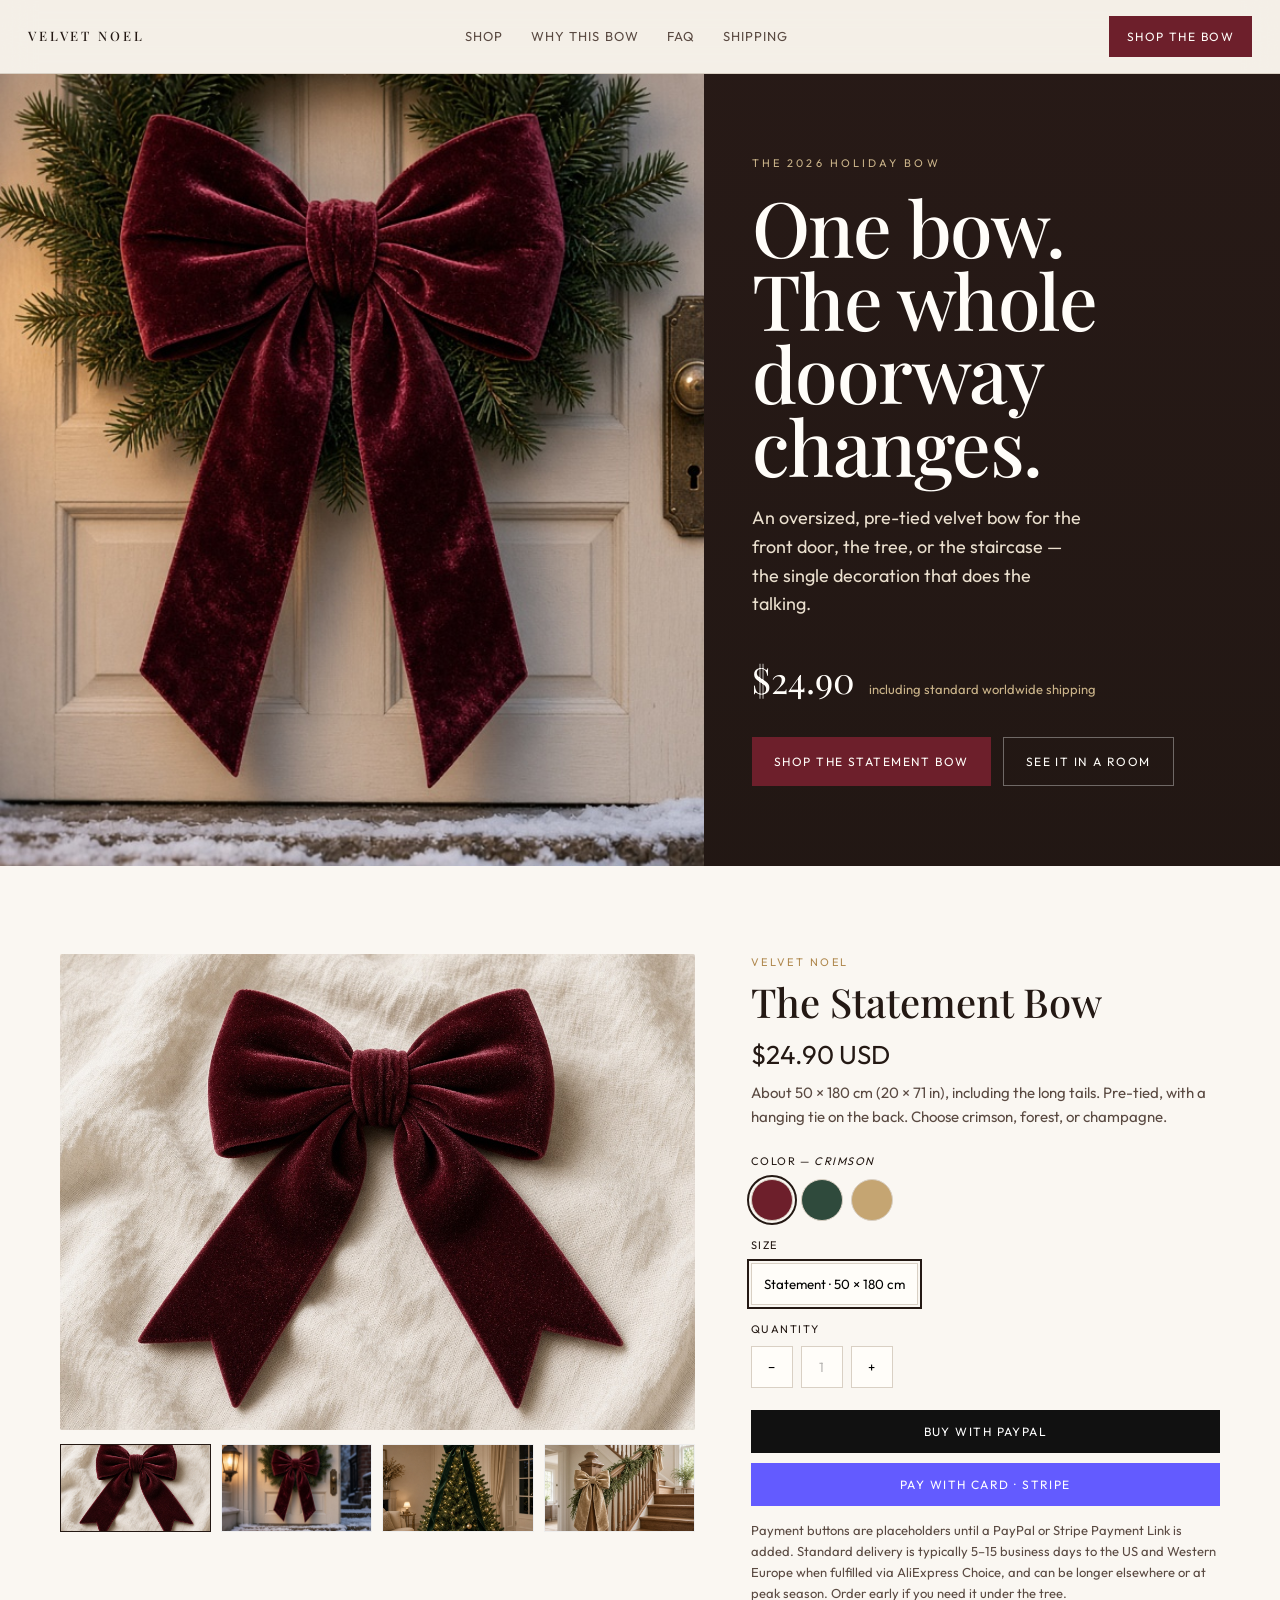
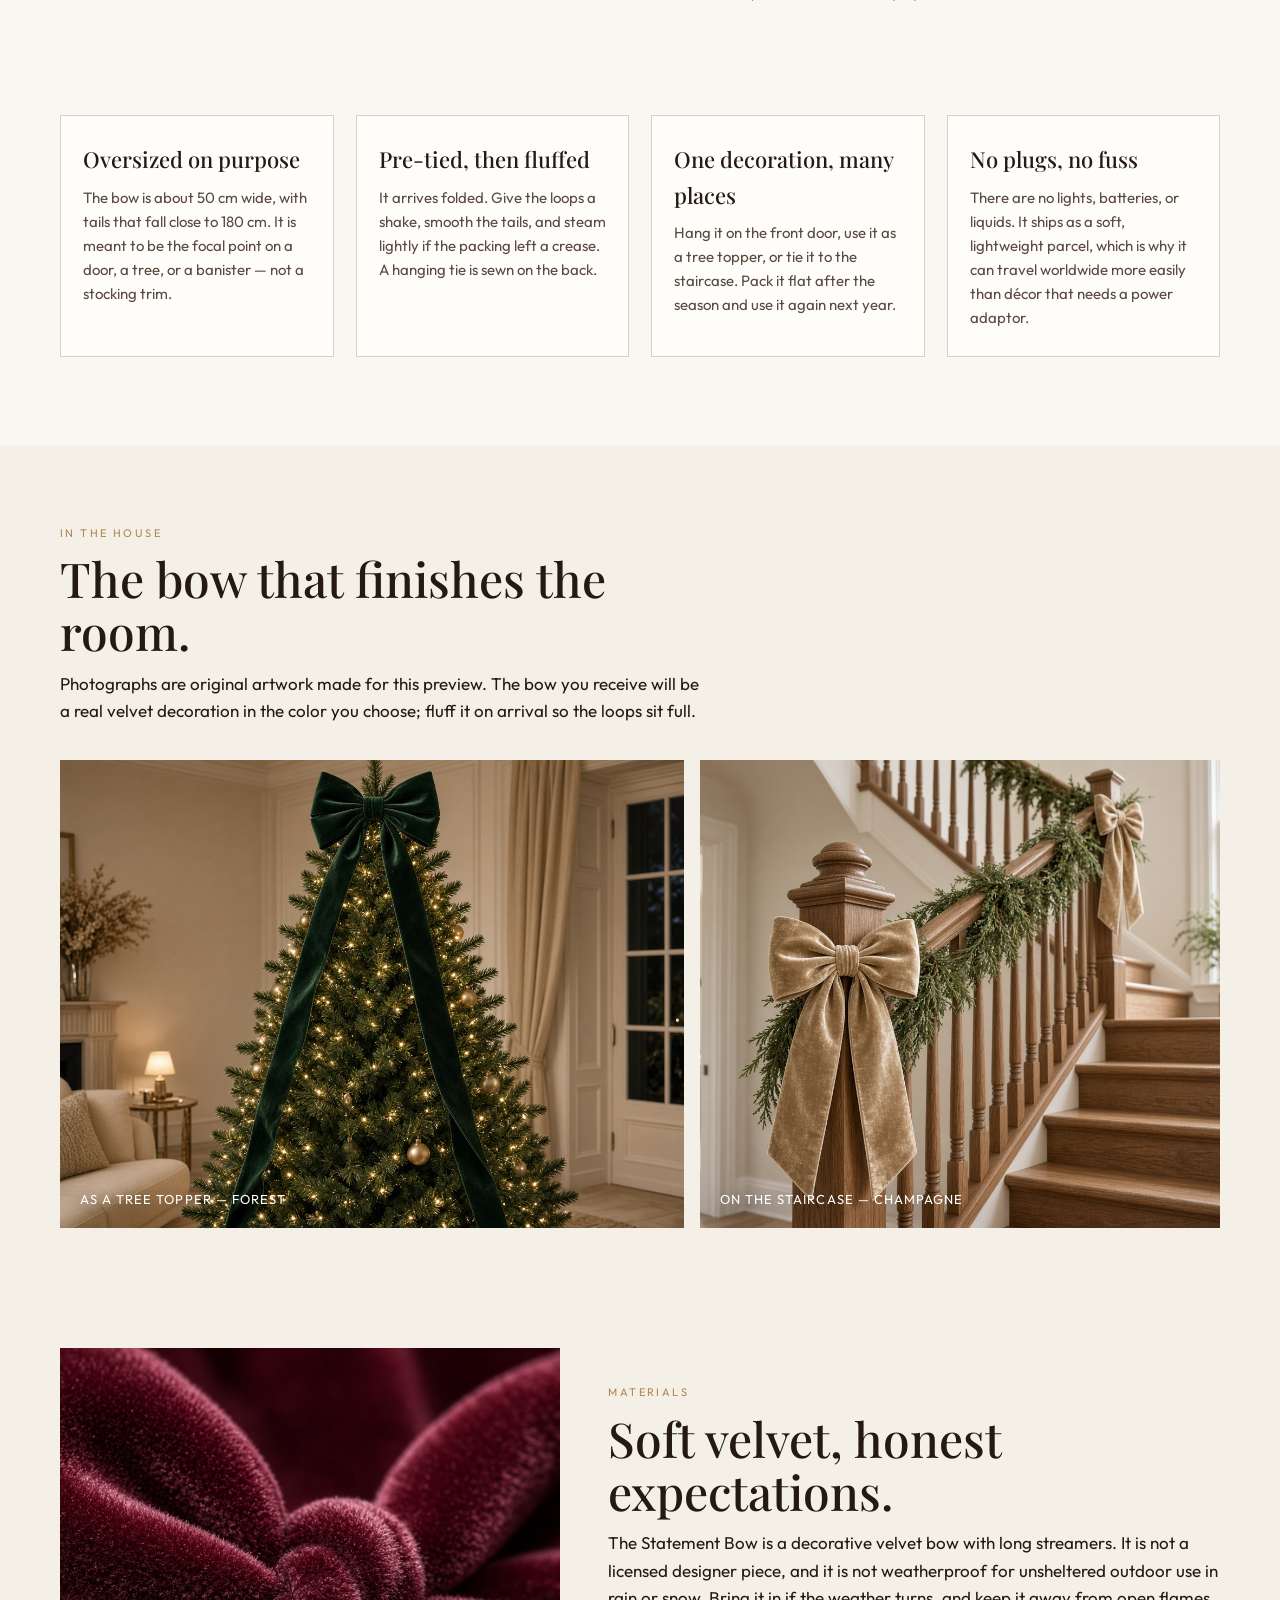
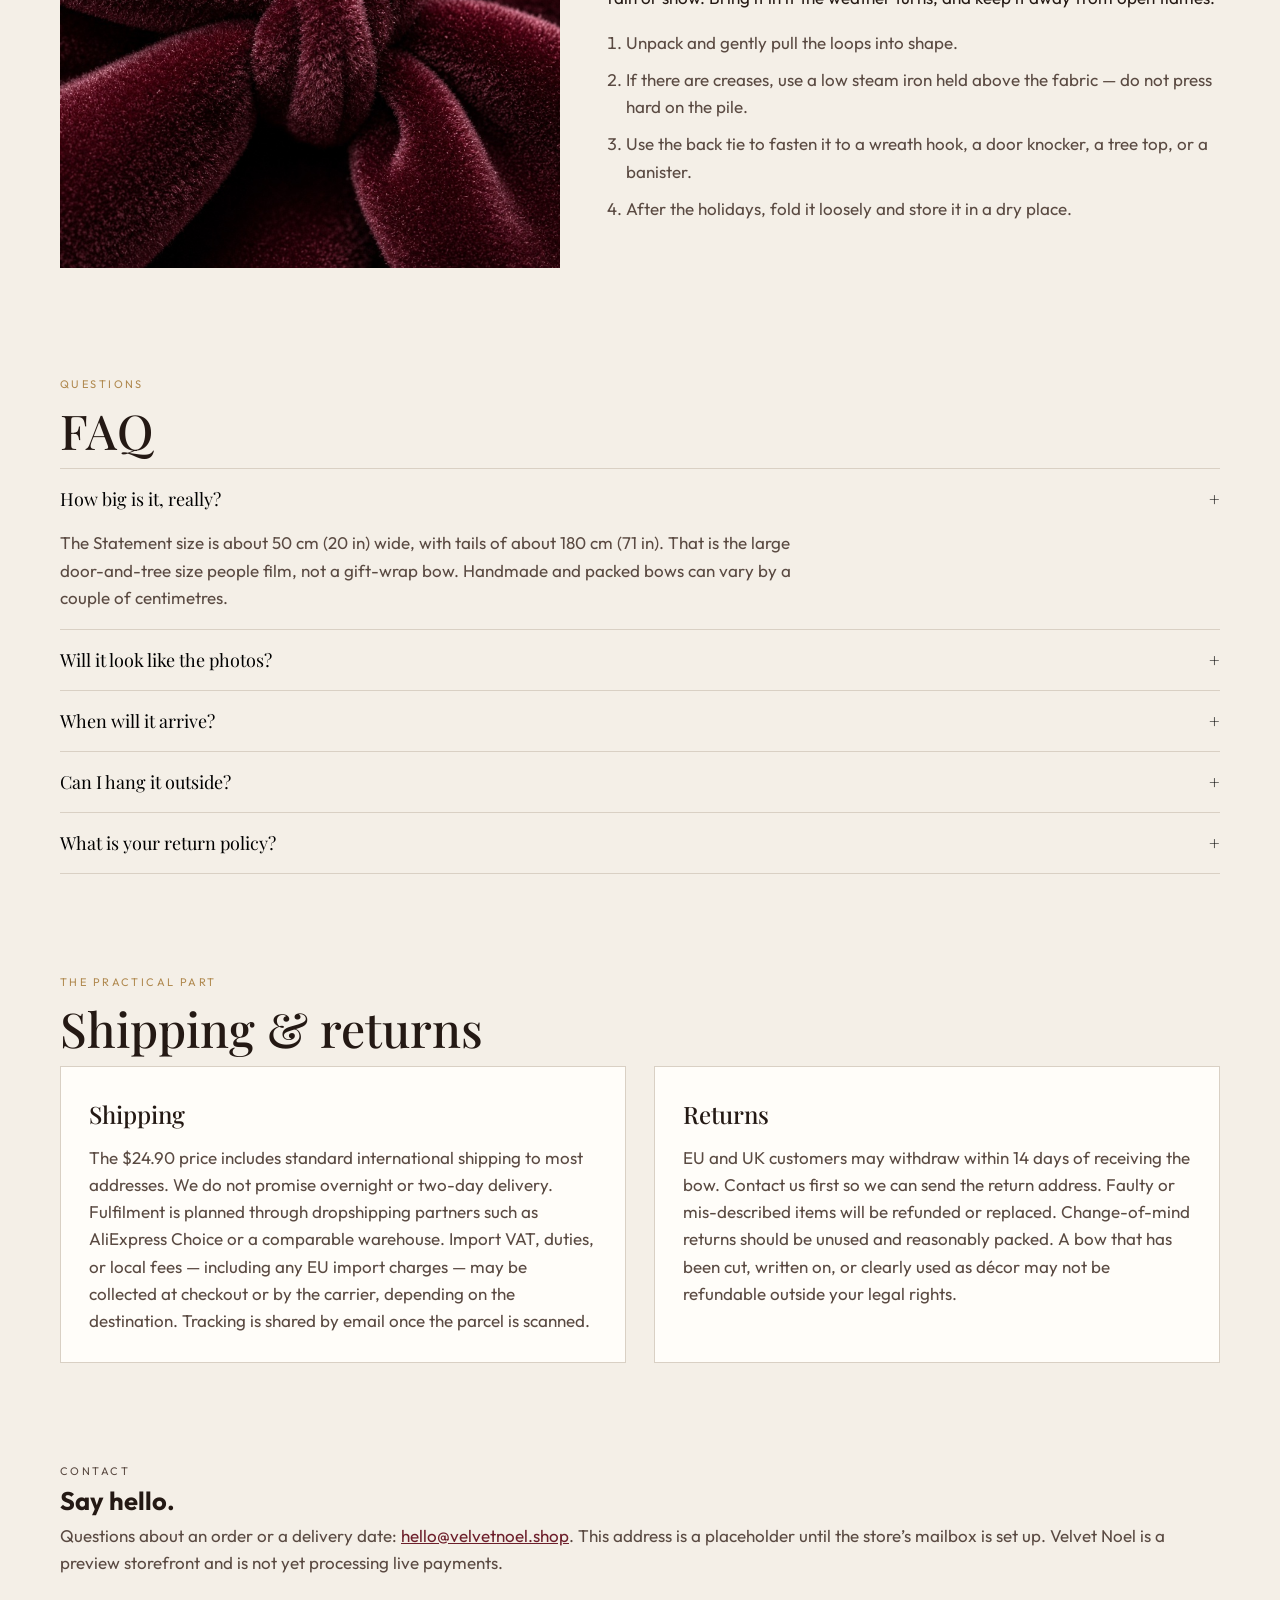
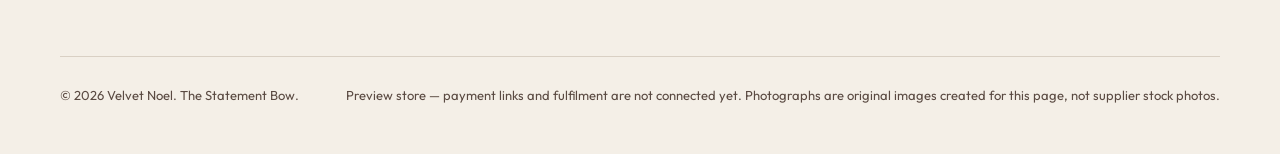
==== index.html @ 63a23696 "Velvet Noel store" ====
<!DOCTYPE html>
<html lang="en">
<head>
  <meta charset="utf-8">
  <meta name="viewport" content="width=device-width, initial-scale=1">
  <title>Velvet Noel — The Statement Bow</title>
  <meta name="description" content="The oversized velvet holiday bow for doors, trees and staircases. Pre-tied, reusable, and made to be the only decoration you need.">
  <link rel="preconnect" href="https://fonts.googleapis.com">
  <link rel="preconnect" href="https://fonts.gstatic.com" crossorigin>
  <link href="https://fonts.googleapis.com/css2?family=Outfit:wght@300;400;500;600&family=Playfair+Display:ital,wght@0,400;0,500;0,600;1,400&display=swap" rel="stylesheet">
  <link rel="stylesheet" href="styles.css">
</head>
<body>
  <header class="nav">
    <a class="logo" href="#top">VELVET NOEL</a>
    <nav>
      <ul class="nav-links">
        <li><a href="#shop">Shop</a></li>
        <li><a href="#why">Why this bow</a></li>
        <li><a href="#faq">FAQ</a></li>
        <li><a href="#shipping">Shipping</a></li>
      </ul>
    </nav>
    <a class="nav-cta" href="#shop">Shop the bow</a>
  </header>

  <section class="hero" id="top">
    <div class="hero-media">
      <img src="images/hero-door.jpg" alt="Oversized burgundy velvet bow hanging on a cream front door with a pine wreath at dusk">
    </div>
    <div class="hero-copy">
      <p class="eyebrow">The 2026 holiday bow</p>
      <h1>One bow.<br>The whole doorway changes.</h1>
      <p class="hero-lead">An oversized, pre-tied velvet bow for the front door, the tree, or the staircase — the single decoration that does the talking.</p>
      <div class="hero-price">
        <span class="amount">$24.90</span>
        <span class="note">including standard worldwide shipping</span>
      </div>
      <div class="btn-row">
        <a class="btn btn-primary" href="#shop">Shop the Statement Bow</a>
        <a class="btn btn-ghost" href="#why">See it in a room</a>
      </div>
    </div>
  </section>

  <section class="product" id="shop">
    <div class="wrap product-grid">
      <div class="gallery">
        <div class="gallery-main">
          <img id="main-image" src="images/product-crimson.jpg" alt="The Statement Bow in crimson velvet, photographed on linen">
        </div>
        <div class="thumbs" role="list">
          <button type="button" aria-current="true" data-src="images/product-crimson.jpg" data-alt="The Statement Bow in crimson velvet, photographed on linen"><img src="images/product-crimson.jpg" alt=""></button>
          <button type="button" data-src="images/hero-door.jpg" data-alt="Burgundy velvet bow on a front door with a pine wreath"><img src="images/hero-door.jpg" alt=""></button>
          <button type="button" data-src="images/lifestyle-tree.jpg" data-alt="Forest-green velvet bow used as a Christmas tree topper"><img src="images/lifestyle-tree.jpg" alt=""></button>
          <button type="button" data-src="images/lifestyle-stairs.jpg" data-alt="Champagne velvet bows on a wooden staircase with greenery"><img src="images/lifestyle-stairs.jpg" alt=""></button>
        </div>
      </div>

      <div class="buy-box">
        <p class="kicker">Velvet Noel</p>
        <h2>The Statement Bow</h2>
        <p class="price">$24.90 USD</p>
        <p class="sub">About 50 × 180 cm (20 × 71 in), including the long tails. Pre-tied, with a hanging tie on the back. Choose crimson, forest, or champagne.</p>

        <div class="field">
          <span class="label">Color — <em id="color-label">Crimson</em></span>
          <div class="swatches">
            <button class="swatch crimson" type="button" aria-pressed="true" aria-label="Crimson" data-color="Crimson"></button>
            <button class="swatch forest" type="button" aria-pressed="false" aria-label="Forest" data-color="Forest"></button>
            <button class="swatch champagne" type="button" aria-pressed="false" aria-label="Champagne" data-color="Champagne"></button>
          </div>
        </div>

        <div class="field">
          <span class="label">Size</span>
          <div class="sizes">
            <button class="size" type="button" aria-pressed="true">Statement · 50 × 180 cm</button>
          </div>
        </div>

        <div class="field">
          <span class="label">Quantity</span>
          <div class="qty">
            <button type="button" id="qty-minus" aria-label="Decrease quantity">−</button>
            <button type="button" id="qty-value" disabled>1</button>
            <button type="button" id="qty-plus" aria-label="Increase quantity">+</button>
          </div>
        </div>

        <div class="buy-actions">
          <button class="btn btn-paypal" type="button" data-pay="paypal">Buy with PayPal</button>
          <button class="btn btn-stripe" type="button" data-pay="stripe">Pay with card · Stripe</button>
        </div>
        <p class="fine">Payment buttons are placeholders until a PayPal or Stripe Payment Link is added. Standard delivery is typically 5–15 business days to the US and Western Europe when fulfilled via AliExpress Choice, and can be longer elsewhere or at peak season. Order early if you need it under the tree.</p>
      </div>
    </div>
  </section>

  <section class="benefits" id="why">
    <div class="wrap benefit-grid">
      <article class="benefit">
        <h3>Oversized on purpose</h3>
        <p>The bow is about 50 cm wide, with tails that fall close to 180 cm. It is meant to be the focal point on a door, a tree, or a banister — not a stocking trim.</p>
      </article>
      <article class="benefit">
        <h3>Pre-tied, then fluffed</h3>
        <p>It arrives folded. Give the loops a shake, smooth the tails, and steam lightly if the packing left a crease. A hanging tie is sewn on the back.</p>
      </article>
      <article class="benefit">
        <h3>One decoration, many places</h3>
        <p>Hang it on the front door, use it as a tree topper, or tie it to the staircase. Pack it flat after the season and use it again next year.</p>
      </article>
      <article class="benefit">
        <h3>No plugs, no fuss</h3>
        <p>There are no lights, batteries, or liquids. It ships as a soft, lightweight parcel, which is why it can travel worldwide more easily than décor that needs a power adaptor.</p>
      </article>
    </div>
  </section>

  <section class="lifestyle">
    <div class="wrap">
      <div class="section-head">
        <p class="kicker">In the house</p>
        <h2>The bow that finishes the room.</h2>
        <p>Photographs are original artwork made for this preview. The bow you receive will be a real velvet decoration in the color you choose; fluff it on arrival so the loops sit full.</p>
      </div>
      <div class="life-grid">
        <figure class="life-card">
          <img src="images/lifestyle-tree.jpg" alt="Forest velvet bow as a tree topper in a cream living room">
          <figcaption>As a tree topper — Forest</figcaption>
        </figure>
        <figure class="life-card">
          <img src="images/lifestyle-stairs.jpg" alt="Champagne velvet bows on a staircase with cedar garland">
          <figcaption>On the staircase — Champagne</figcaption>
        </figure>
      </div>
    </div>
  </section>

  <section class="wrap split">
    <img src="images/detail-velvet.jpg" alt="Close-up of the burgundy velvet pile at the knot of the bow">
    <div>
      <p class="kicker">Materials</p>
      <h2>Soft velvet, honest expectations.</h2>
      <p>The Statement Bow is a decorative velvet bow with long streamers. It is not a licensed designer piece, and it is not weatherproof for unsheltered outdoor use in rain or snow. Bring it in if the weather turns, and keep it away from open flames.</p>
      <ol>
        <li>Unpack and gently pull the loops into shape.</li>
        <li>If there are creases, use a low steam iron held above the fabric — do not press hard on the pile.</li>
        <li>Use the back tie to fasten it to a wreath hook, a door knocker, a tree top, or a banister.</li>
        <li>After the holidays, fold it loosely and store it in a dry place.</li>
      </ol>
    </div>
  </section>

  <section class="faq wrap" id="faq">
    <p class="kicker">Questions</p>
    <h2>FAQ</h2>
    <div class="faq-item open">
      <button type="button">How big is it, really? <span>+</span></button>
      <div class="answer">The Statement size is about 50 cm (20 in) wide, with tails of about 180 cm (71 in). That is the large door-and-tree size people film, not a gift-wrap bow. Handmade and packed bows can vary by a couple of centimetres.</div>
    </div>
    <div class="faq-item">
      <button type="button">Will it look like the photos? <span>+</span></button>
      <div class="answer">The photographs on this page were created for Velvet Noel and show the look we are aiming for: a full, oversized velvet bow. The physical product is a textile decoration that ships folded, so it needs a minute of fluffing (and sometimes a light steam) before it looks its best. Velvet dye lots can also vary slightly.</div>
    </div>
    <div class="faq-item">
      <button type="button">When will it arrive? <span>+</span></button>
      <div class="answer">This preview store is not taking live payments yet. Once fulfilment is connected, standard delivery from a Choice-style catalogue is typically 5–15 business days to the United States and Western Europe, and can be 15–45 days on ordinary international shipping or to other countries. Peak December traffic can add delays. If you need it for Christmas, order as early as you can and we will show a cut-off date at checkout.</div>
    </div>
    <div class="faq-item">
      <button type="button">Can I hang it outside? <span>+</span></button>
      <div class="answer">It is fine on a covered porch or a front door that stays reasonably dry. It is not a waterproof outdoor product. Rain, snow and strong sun will mark or fade the velvet.</div>
    </div>
    <div class="faq-item">
      <button type="button">What is your return policy? <span>+</span></button>
      <div class="answer">If you shop from the EU or UK, you have a 14-day withdrawal period after delivery for unused items, as required by consumer law. The bow should be in resaleable condition. Return shipping may be at your expense unless the item is faulty or not as described. See Shipping &amp; returns below.</div>
    </div>
  </section>

  <section class="policies wrap" id="shipping">
    <p class="kicker">The practical part</p>
    <h2>Shipping &amp; returns</h2>
    <div class="policy-grid">
      <article>
        <h3>Shipping</h3>
        <p>The $24.90 price includes standard international shipping to most addresses. We do not promise overnight or two-day delivery. Fulfilment is planned through dropshipping partners such as AliExpress Choice or a comparable warehouse. Import VAT, duties, or local fees — including any EU import charges — may be collected at checkout or by the carrier, depending on the destination. Tracking is shared by email once the parcel is scanned.</p>
      </article>
      <article>
        <h3>Returns</h3>
        <p>EU and UK customers may withdraw within 14 days of receiving the bow. Contact us first so we can send the return address. Faulty or mis-described items will be refunded or replaced. Change-of-mind returns should be unused and reasonably packed. A bow that has been cut, written on, or clearly used as décor may not be refundable outside your legal rights.</p>
      </article>
    </div>
  </section>

  <section class="contact wrap" id="contact">
    <p class="kicker">Contact</p>
    <h2>Say hello.</h2>
    <p>Questions about an order or a delivery date: <a href="mailto:hello@velvetnoel.shop">hello@velvetnoel.shop</a>. This address is a placeholder until the store’s mailbox is set up. Velvet Noel is a preview storefront and is not yet processing live payments.</p>
  </section>

  <footer class="wrap">
    <div>© 2026 Velvet Noel. The Statement Bow.</div>
    <div>Preview store — payment links and fulfilment are not connected yet. Photographs are original images created for this page, not supplier stock photos.</div>
  </footer>

  <div class="modal" id="pay-modal" hidden>
    <div class="modal-card" role="dialog" aria-labelledby="pay-title" aria-modal="true">
      <h3 id="pay-title">Payment link not connected yet</h3>
      <p id="pay-copy">This button is a placeholder. When you are ready to sell, paste your PayPal or Stripe Payment Link into the shop button. No payment will be taken from this preview.</p>
      <button class="btn btn-dark" type="button" id="pay-close">Back to the bow</button>
    </div>
  </div>

  <script src="script.js"></script>
</body>
</html>
---- styles.css ----
:root {
  --ivory: #f4efe7;
  --paper: #faf7f2;
  --ink: #241914;
  --ink-soft: #5a4a42;
  --line: #d9d0c4;
  --burgundy: #6d1f2b;
  --burgundy-deep: #4c121b;
  --gold: #b0894f;
  --gold-soft: #cbb48a;
  --forest: #2f4a3c;
  --champagne: #c5a572;
  --white: #fffdf9;
  --shadow: 0 20px 50px rgba(36, 25, 20, 0.12);
  --serif: "Playfair Display", "Source Serif Pro", Georgia, serif;
  --sans: "Outfit", "Libre Franklin", system-ui, sans-serif;
}

*, *::before, *::after { box-sizing: border-box; margin: 0; padding: 0; }
html { scroll-behavior: smooth; }
body {
  font-family: var(--sans);
  color: var(--ink);
  background: var(--ivory);
  line-height: 1.6;
  font-size: 17px;
  -webkit-font-smoothing: antialiased;
}
img { max-width: 100%; display: block; }
a { color: inherit; }
button, .btn { font-family: inherit; cursor: pointer; }

.wrap { width: min(1160px, calc(100% - 40px)); margin-inline: auto; }

/* Nav */
.nav {
  position: sticky; top: 0; z-index: 40;
  display: flex; align-items: center; justify-content: space-between;
  padding: 16px 28px;
  background: rgba(244, 239, 231, 0.88);
  backdrop-filter: blur(16px);
  border-bottom: 1px solid var(--line);
}
.logo {
  font-family: var(--serif);
  font-weight: 500;
  letter-spacing: 0.22em;
  font-size: 13px;
  text-decoration: none;
}
.nav-links { display: flex; gap: 28px; list-style: none; font-size: 13px; letter-spacing: 0.08em; text-transform: uppercase; }
.nav-links a { text-decoration: none; color: var(--ink-soft); }
.nav-links a:hover { color: var(--ink); }
.nav-cta {
  background: var(--burgundy); color: var(--white);
  text-decoration: none; font-size: 12px; letter-spacing: 0.12em;
  text-transform: uppercase; padding: 11px 18px; border: 0;
}
.nav-toggle { display: none; background: none; border: 0; font-size: 22px; }

/* Hero */
.hero {
  position: relative;
  min-height: min(88vh, 860px);
  display: grid;
  grid-template-columns: 1.1fr 0.9fr;
  background: #1b1410;
  color: var(--white);
  overflow: hidden;
}
.hero-media { position: relative; min-height: 520px; }
.hero-media img { width: 100%; height: 100%; object-fit: cover; object-position: center 30%; }
.hero-copy {
  display: flex; flex-direction: column; justify-content: center;
  padding: 72px 56px 72px 48px;
  background:
    linear-gradient(180deg, rgba(27,20,16,0.2), rgba(27,20,16,0.55)),
    #2a1b18;
}
.eyebrow {
  font-size: 11px; letter-spacing: 0.28em; text-transform: uppercase;
  color: var(--gold-soft); margin-bottom: 18px;
}
.hero h1 {
  font-family: var(--serif);
  font-weight: 500;
  font-size: clamp(42px, 6vw, 78px);
  line-height: 0.95;
  letter-spacing: -0.02em;
  margin-bottom: 22px;
}
.hero-lead { color: #eadfce; font-size: 18px; max-width: 28ch; margin-bottom: 32px; }
.hero-price { display: flex; align-items: baseline; gap: 14px; margin-bottom: 28px; }
.hero-price .amount { font-family: var(--serif); font-size: 36px; }
.hero-price .note { font-size: 13px; color: var(--gold-soft); }
.btn-row { display: flex; flex-wrap: wrap; gap: 12px; }
.btn {
  display: inline-flex; align-items: center; justify-content: center;
  padding: 14px 22px; border: 0; text-decoration: none;
  letter-spacing: 0.12em; text-transform: uppercase; font-size: 12px;
}
.btn-primary { background: var(--burgundy); color: var(--white); }
.btn-primary:hover { background: var(--burgundy-deep); }
.btn-ghost { background: transparent; color: var(--white); border: 1px solid rgba(255,255,255,0.35); }
.btn-dark { background: var(--ink); color: var(--white); }
.btn-outline { background: transparent; border: 1px solid var(--ink); color: var(--ink); }
.btn-paypal { background: #111; color: #fff; }
.btn-stripe { background: #635bff; color: #fff; }

/* Product */
.product { padding: 88px 0; background: var(--paper); }
.product-grid { display: grid; grid-template-columns: 1.15fr 0.85fr; gap: 56px; align-items: start; }
.gallery { display: grid; gap: 14px; }
.gallery-main { border-radius: 2px; overflow: hidden; background: #eee; aspect-ratio: 4/3; }
.gallery-main img { width: 100%; height: 100%; object-fit: cover; }
.thumbs { display: grid; grid-template-columns: repeat(4, 1fr); gap: 10px; }
.thumbs button { border: 1px solid transparent; padding: 0; background: #eee; }
.thumbs button[aria-current="true"], .thumbs button:hover { border-color: var(--ink); }
.thumbs img { width: 100%; height: 86px; object-fit: cover; }

.buy-box h2 { font-family: var(--serif); font-weight: 500; font-size: 40px; line-height: 1.1; margin: 8px 0 10px; }
.buy-box .price { font-size: 26px; margin: 10px 0 6px; }
.buy-box .sub { color: var(--ink-soft); font-size: 15px; margin-bottom: 24px; }
.field { margin: 16px 0; }
.field span.label { display: block; font-size: 11px; letter-spacing: 0.14em; text-transform: uppercase; margin-bottom: 8px; }
.swatches, .sizes, .qty { display: flex; gap: 8px; flex-wrap: wrap; }
.swatch, .size, .qty button {
  border: 1px solid var(--line); background: var(--white); min-width: 42px; height: 42px;
  padding: 0 12px;
}
.swatch { width: 42px; padding: 0; border-radius: 50%; }
.swatch.crimson { background: #6d1f2b; }
.swatch.forest { background: #2f4a3c; }
.swatch.champagne { background: #c5a572; }
.swatch[aria-pressed="true"], .size[aria-pressed="true"], .qty button[aria-pressed="true"] {
  outline: 2px solid var(--ink); outline-offset: 2px;
}
.buy-actions { display: grid; gap: 10px; margin-top: 22px; }
.fine { font-size: 13px; color: var(--ink-soft); margin-top: 14px; }

/* Benefits */
.benefits { padding: 24px 0 88px; background: var(--paper); }
.benefit-grid { display: grid; grid-template-columns: repeat(4, 1fr); gap: 22px; }
.benefit { background: var(--white); padding: 26px 22px; border: 1px solid var(--line); }
.benefit h3 { font-family: var(--serif); font-size: 22px; font-weight: 500; margin-bottom: 8px; }
.benefit p { color: var(--ink-soft); font-size: 15px; }

/* Lifestyle */
.lifestyle { padding: 80px 0; }
.section-head { max-width: 640px; margin-bottom: 36px; }
.kicker { font-size: 11px; letter-spacing: 0.22em; text-transform: uppercase; color: var(--gold); }
.section-head h2, .split h2, .faq h2, .policies h2 { font-family: var(--serif); font-weight: 500; font-size: clamp(32px, 4vw, 48px); line-height: 1.1; margin: 10px 0 12px; }
.life-grid { display: grid; grid-template-columns: 1.2fr 1fr; gap: 16px; }
.life-card { position: relative; overflow: hidden; min-height: 420px; }
.life-card img { width: 100%; height: 100%; object-fit: cover; }
.life-card figcaption {
  position: absolute; left: 20px; bottom: 18px;
  color: #fff; font-size: 13px; letter-spacing: 0.08em; text-transform: uppercase;
  text-shadow: 0 8px 20px rgba(0,0,0,0.45);
}

/* Split how-to */
.split { display: grid; grid-template-columns: 0.9fr 1.1fr; gap: 48px; padding: 40px 0 88px; align-items: center; }
.split img { width: 100%; height: 520px; object-fit: cover; }
.split ol { margin: 18px 0 0 18px; color: var(--ink-soft); }
.split li { margin: 10px 0; }

/* FAQ / policies */
.faq, .policies, .contact { padding: 20px 0 80px; }
.faq-item { border-top: 1px solid var(--line); }
.faq-item:last-child { border-bottom: 1px solid var(--line); }
.faq-item button {
  width: 100%; text-align: left; background: none; border: 0;
  padding: 18px 0; font-size: 18px; font-family: var(--serif);
  display: flex; justify-content: space-between; gap: 16px;
}
.faq-item .answer { display: none; color: var(--ink-soft); padding: 0 0 18px; max-width: 70ch; }
.faq-item.open .answer { display: block; }
.policy-grid { display: grid; grid-template-columns: 1fr 1fr; gap: 28px; }
.policy-grid article { background: var(--white); padding: 28px; border: 1px solid var(--line); }
.policy-grid h3 { font-family: var(--serif); font-size: 24px; font-weight: 500; margin-bottom: 10px; }
.policy-grid p, .contact p { color: var(--ink-soft); }

.contact a { color: var(--burgundy); }

footer {
  border-top: 1px solid var(--line);
  padding: 28px 0 48px;
  font-size: 13px; color: var(--ink-soft);
  display: flex; justify-content: space-between; gap: 20px; flex-wrap: wrap;
}

/* Modal */
.modal[hidden] { display: none; }
.modal {
  position: fixed; inset: 0; z-index: 80;
  background: rgba(36, 25, 20, 0.55);
  display: grid; place-items: center; padding: 24px;
}
.modal-card {
  background: var(--white); width: min(480px, 100%);
  padding: 32px; box-shadow: var(--shadow);
}
.modal-card h3 { font-family: var(--serif); font-size: 28px; font-weight: 500; margin-bottom: 10px; }
.modal-card p { color: var(--ink-soft); margin-bottom: 18px; }

@media (max-width: 900px) {
  .nav-links { display: none; }
  .hero, .product-grid, .life-grid, .split, .benefit-grid, .policy-grid { grid-template-columns: 1fr; }
  .hero-copy { padding: 40px 24px 56px; }
  .hero { min-height: auto; }
  .hero-media { min-height: 420px; }
  .split img, .life-card { height: 360px; min-height: 360px; }
}
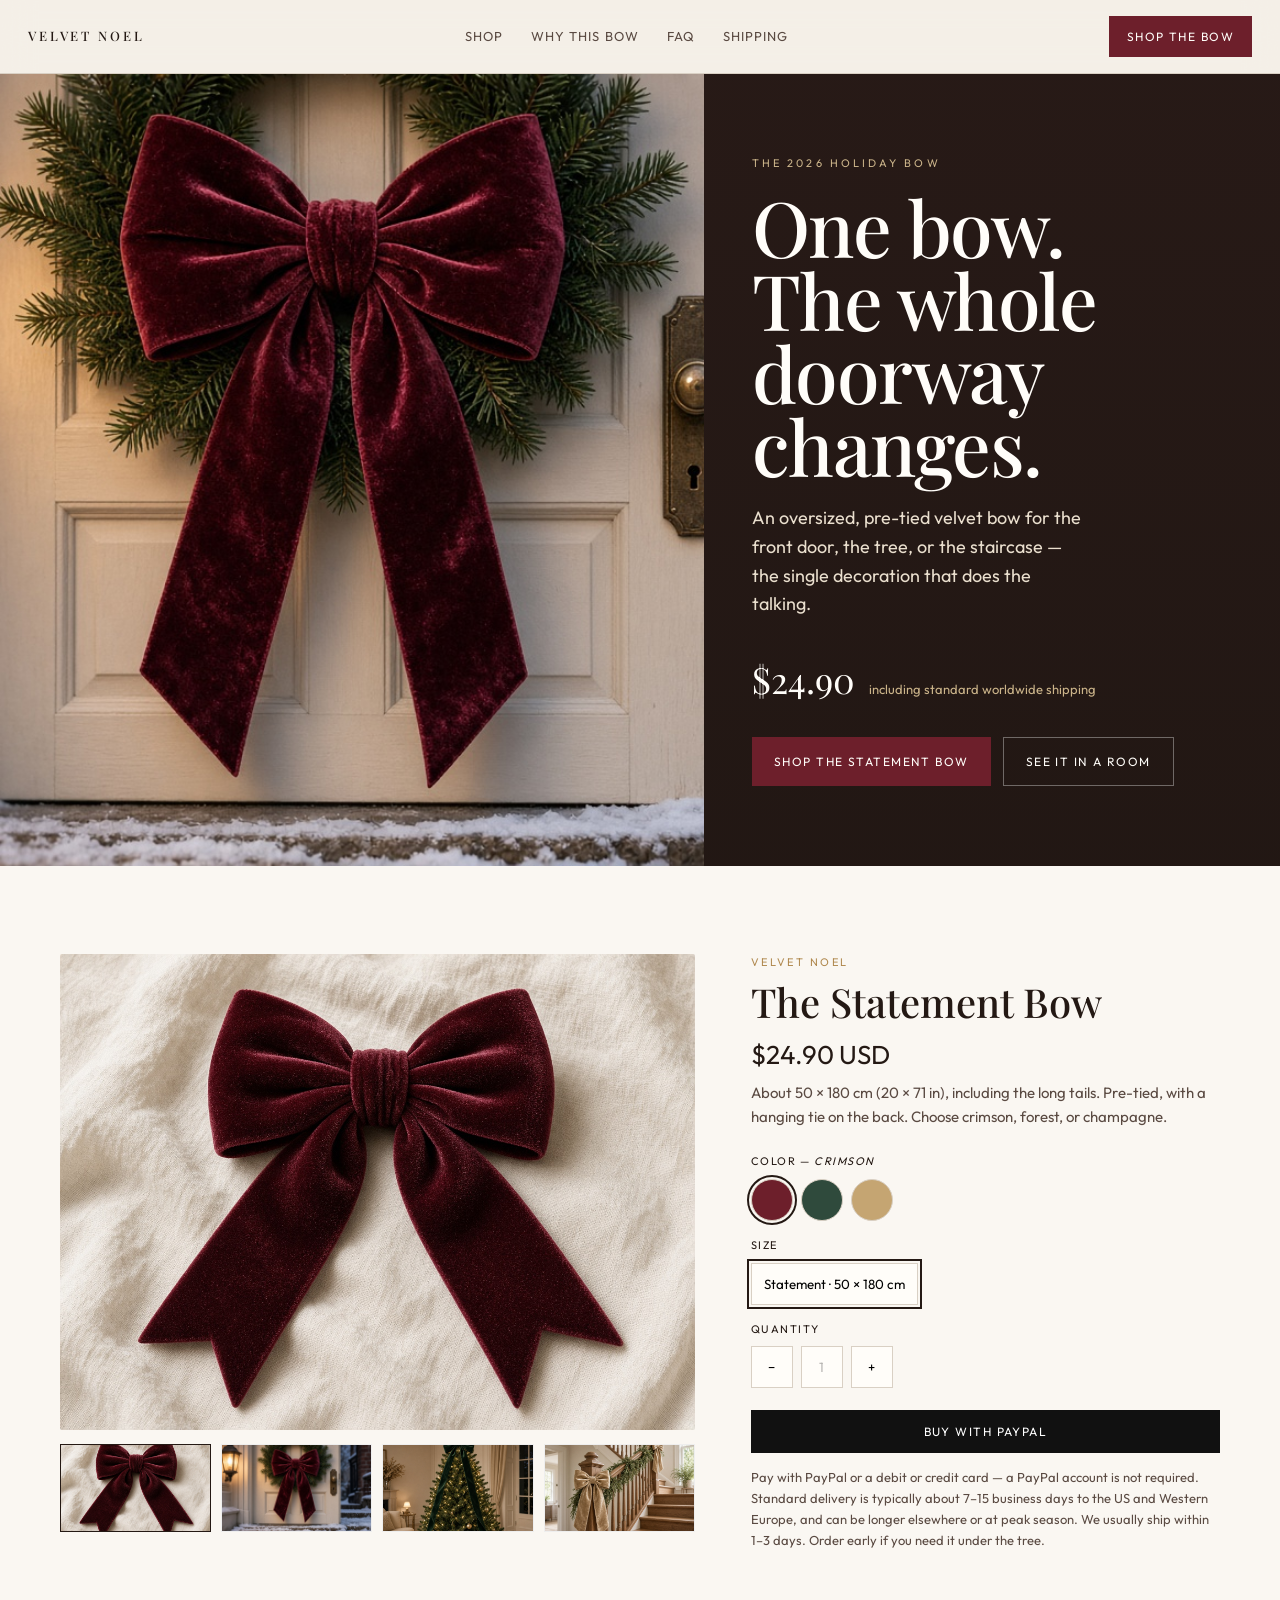
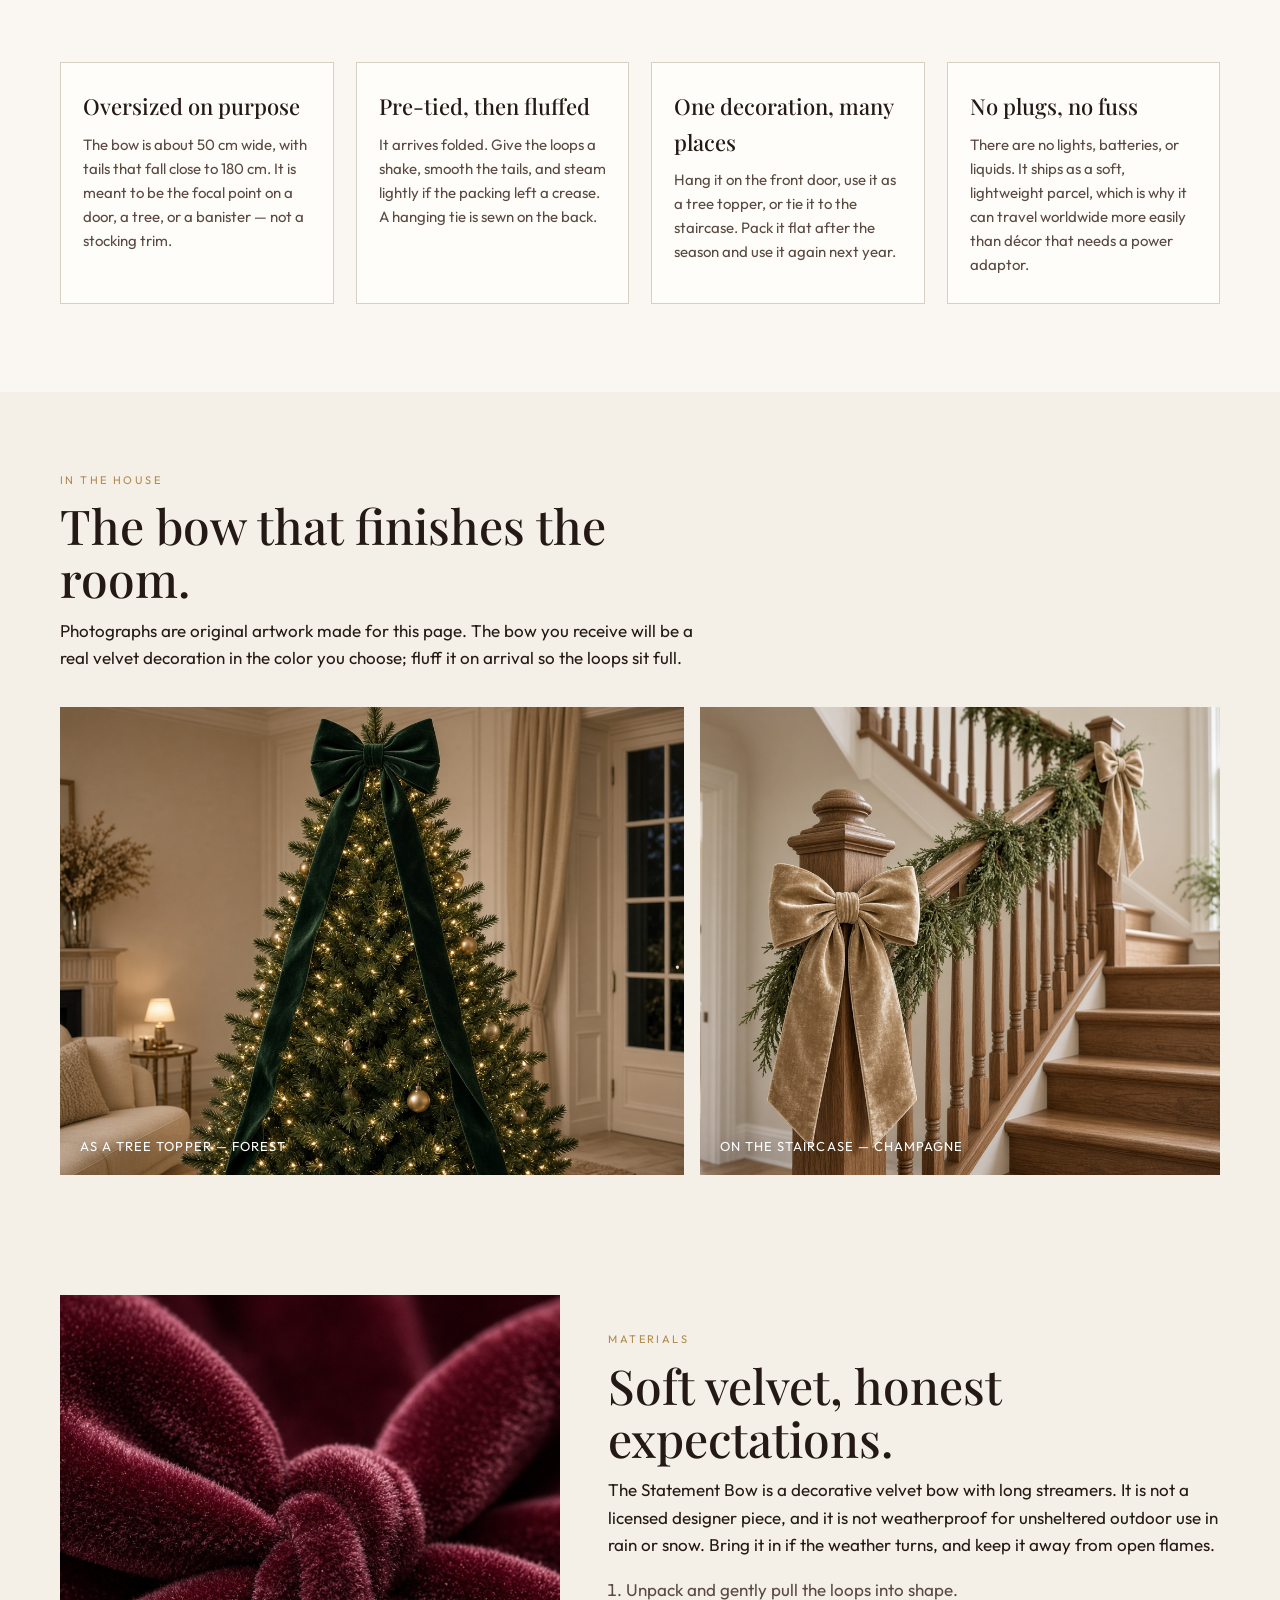
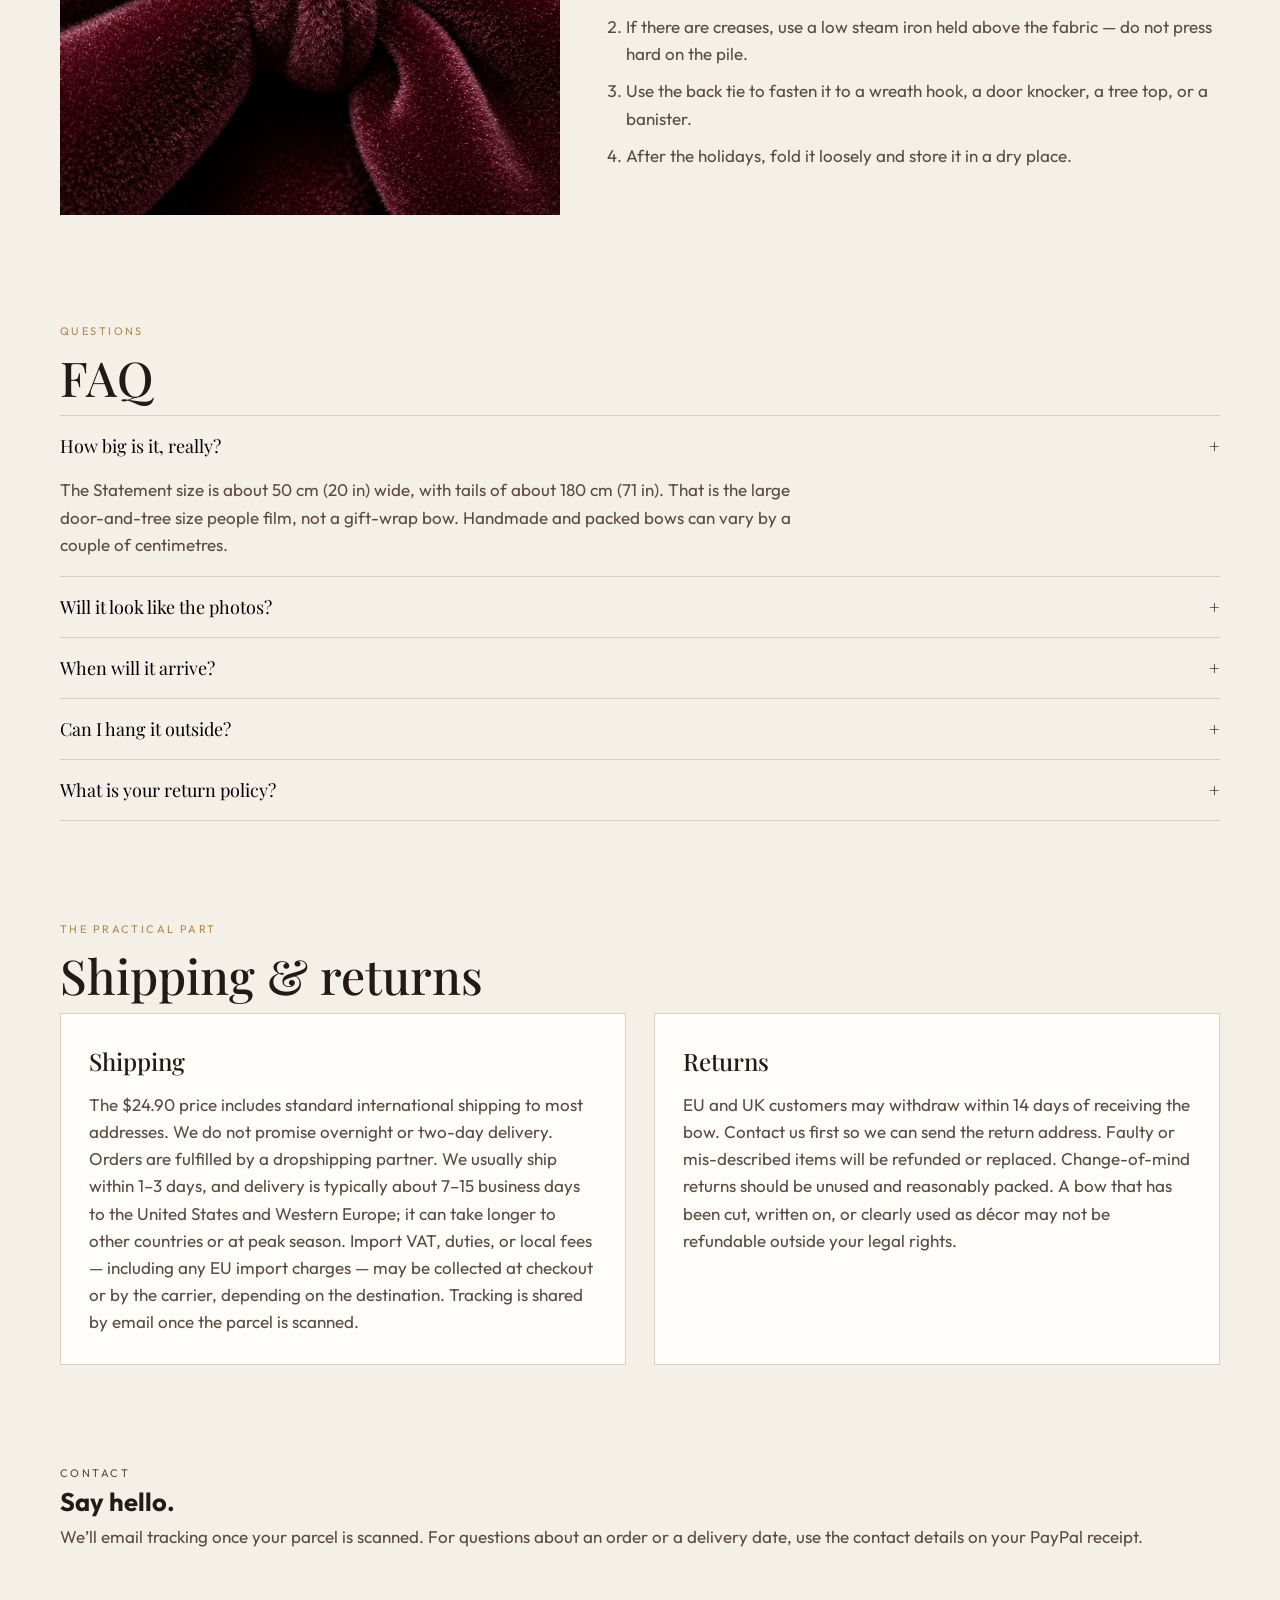
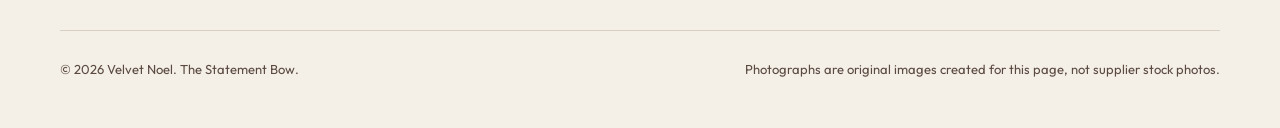
==== commit d0af2b96: "Connect live PayPal checkout for The Statement Bow Replace placeholder buttons with a PayPal Payment" ====
--- a/index.html
+++ b/index.html
@@ -89,10 +89,22 @@
         </div>
 
         <div class="buy-actions">
-          <button class="btn btn-paypal" type="button" data-pay="paypal">Buy with PayPal</button>
-          <button class="btn btn-stripe" type="button" data-pay="stripe">Pay with card · Stripe</button>
-        </div>
-        <p class="fine">Payment buttons are placeholders until a PayPal or Stripe Payment Link is added. Standard delivery is typically 5–15 business days to the US and Western Europe when fulfilled via AliExpress Choice, and can be longer elsewhere or at peak season. Order early if you need it under the tree.</p>
+          <form class="paypal-form" action="https://www.paypal.com/cgi-bin/webscr" method="post">
+            <input type="hidden" name="cmd" value="_xclick">
+            <input type="hidden" name="business" value="lukasfaceit3@seznam.cz">
+            <input type="hidden" name="item_name" value="The Statement Bow">
+            <input type="hidden" name="amount" value="24.90">
+            <input type="hidden" name="currency_code" value="USD">
+            <input type="hidden" name="quantity" id="paypal-qty" value="1">
+            <input type="hidden" name="on0" value="Color">
+            <input type="hidden" name="os0" id="paypal-color" value="Crimson">
+            <input type="hidden" name="no_shipping" value="2">
+            <input type="hidden" name="return" value="https://velvet-noel.github.io/thanks.html">
+            <input type="hidden" name="cancel_return" value="https://velvet-noel.github.io/">
+            <button class="btn btn-paypal" type="submit">Buy with PayPal</button>
+          </form>
+        </div>
+        <p class="fine">Pay with PayPal or a debit or credit card — a PayPal account is not required. Standard delivery is typically about 7–15 business days to the US and Western Europe, and can be longer elsewhere or at peak season. We usually ship within 1–3 days. Order early if you need it under the tree.</p>
       </div>
     </div>
   </section>
@@ -123,7 +135,7 @@
       <div class="section-head">
         <p class="kicker">In the house</p>
         <h2>The bow that finishes the room.</h2>
-        <p>Photographs are original artwork made for this preview. The bow you receive will be a real velvet decoration in the color you choose; fluff it on arrival so the loops sit full.</p>
+        <p>Photographs are original artwork made for this page. The bow you receive will be a real velvet decoration in the color you choose; fluff it on arrival so the loops sit full.</p>
       </div>
       <div class="life-grid">
         <figure class="life-card">
@@ -166,7 +178,7 @@
     </div>
     <div class="faq-item">
       <button type="button">When will it arrive? <span>+</span></button>
-      <div class="answer">This preview store is not taking live payments yet. Once fulfilment is connected, standard delivery from a Choice-style catalogue is typically 5–15 business days to the United States and Western Europe, and can be 15–45 days on ordinary international shipping or to other countries. Peak December traffic can add delays. If you need it for Christmas, order as early as you can and we will show a cut-off date at checkout.</div>
+      <div class="answer">We usually ship within 1–3 days. Standard delivery is typically about 7–15 business days to the United States and Western Europe, and can be 15–45 days on ordinary international shipping or to other countries. Peak December traffic can add delays. If you need it for Christmas, order as early as you can.</div>
     </div>
     <div class="faq-item">
       <button type="button">Can I hang it outside? <span>+</span></button>
@@ -184,7 +196,7 @@
     <div class="policy-grid">
       <article>
         <h3>Shipping</h3>
-        <p>The $24.90 price includes standard international shipping to most addresses. We do not promise overnight or two-day delivery. Fulfilment is planned through dropshipping partners such as AliExpress Choice or a comparable warehouse. Import VAT, duties, or local fees — including any EU import charges — may be collected at checkout or by the carrier, depending on the destination. Tracking is shared by email once the parcel is scanned.</p>
+        <p>The $24.90 price includes standard international shipping to most addresses. We do not promise overnight or two-day delivery. Orders are fulfilled by a dropshipping partner. We usually ship within 1–3 days, and delivery is typically about 7–15 business days to the United States and Western Europe; it can take longer to other countries or at peak season. Import VAT, duties, or local fees — including any EU import charges — may be collected at checkout or by the carrier, depending on the destination. Tracking is shared by email once the parcel is scanned.</p>
       </article>
       <article>
         <h3>Returns</h3>
@@ -196,21 +208,14 @@
   <section class="contact wrap" id="contact">
     <p class="kicker">Contact</p>
     <h2>Say hello.</h2>
-    <p>Questions about an order or a delivery date: <a href="mailto:hello@velvetnoel.shop">hello@velvetnoel.shop</a>. This address is a placeholder until the store’s mailbox is set up. Velvet Noel is a preview storefront and is not yet processing live payments.</p>
+    <p>We’ll email tracking once your parcel is scanned. For questions about an order or a delivery date, use the contact details on your PayPal receipt.</p>
   </section>
 
   <footer class="wrap">
     <div>© 2026 Velvet Noel. The Statement Bow.</div>
-    <div>Preview store — payment links and fulfilment are not connected yet. Photographs are original images created for this page, not supplier stock photos.</div>
+    <div>Photographs are original images created for this page, not supplier stock photos.</div>
   </footer>
 
-  <div class="modal" id="pay-modal" hidden>
-    <div class="modal-card" role="dialog" aria-labelledby="pay-title" aria-modal="true">
-      <h3 id="pay-title">Payment link not connected yet</h3>
-      <p id="pay-copy">This button is a placeholder. When you are ready to sell, paste your PayPal or Stripe Payment Link into the shop button. No payment will be taken from this preview.</p>
-      <button class="btn btn-dark" type="button" id="pay-close">Back to the bow</button>
-    </div>
-  </div>
 
   <script src="script.js"></script>
 </body>
--- a/styles.css
+++ b/styles.css
@@ -212,3 +212,25 @@
   .hero-media { min-height: 420px; }
   .split img, .life-card { height: 360px; min-height: 360px; }
 }
+
+.paypal-form { display: grid; }
+.paypal-form .btn { width: 100%; }
+
+.thanks {
+  padding: 88px 0 120px;
+  min-height: 60vh;
+  max-width: 640px;
+}
+.thanks h1 {
+  font-family: var(--serif);
+  font-weight: 500;
+  font-size: clamp(40px, 6vw, 64px);
+  line-height: 1.05;
+  margin: 10px 0 18px;
+}
+.thanks p {
+  color: var(--ink-soft);
+  margin-bottom: 16px;
+  max-width: 48ch;
+}
+.thanks .btn { margin-top: 10px; }
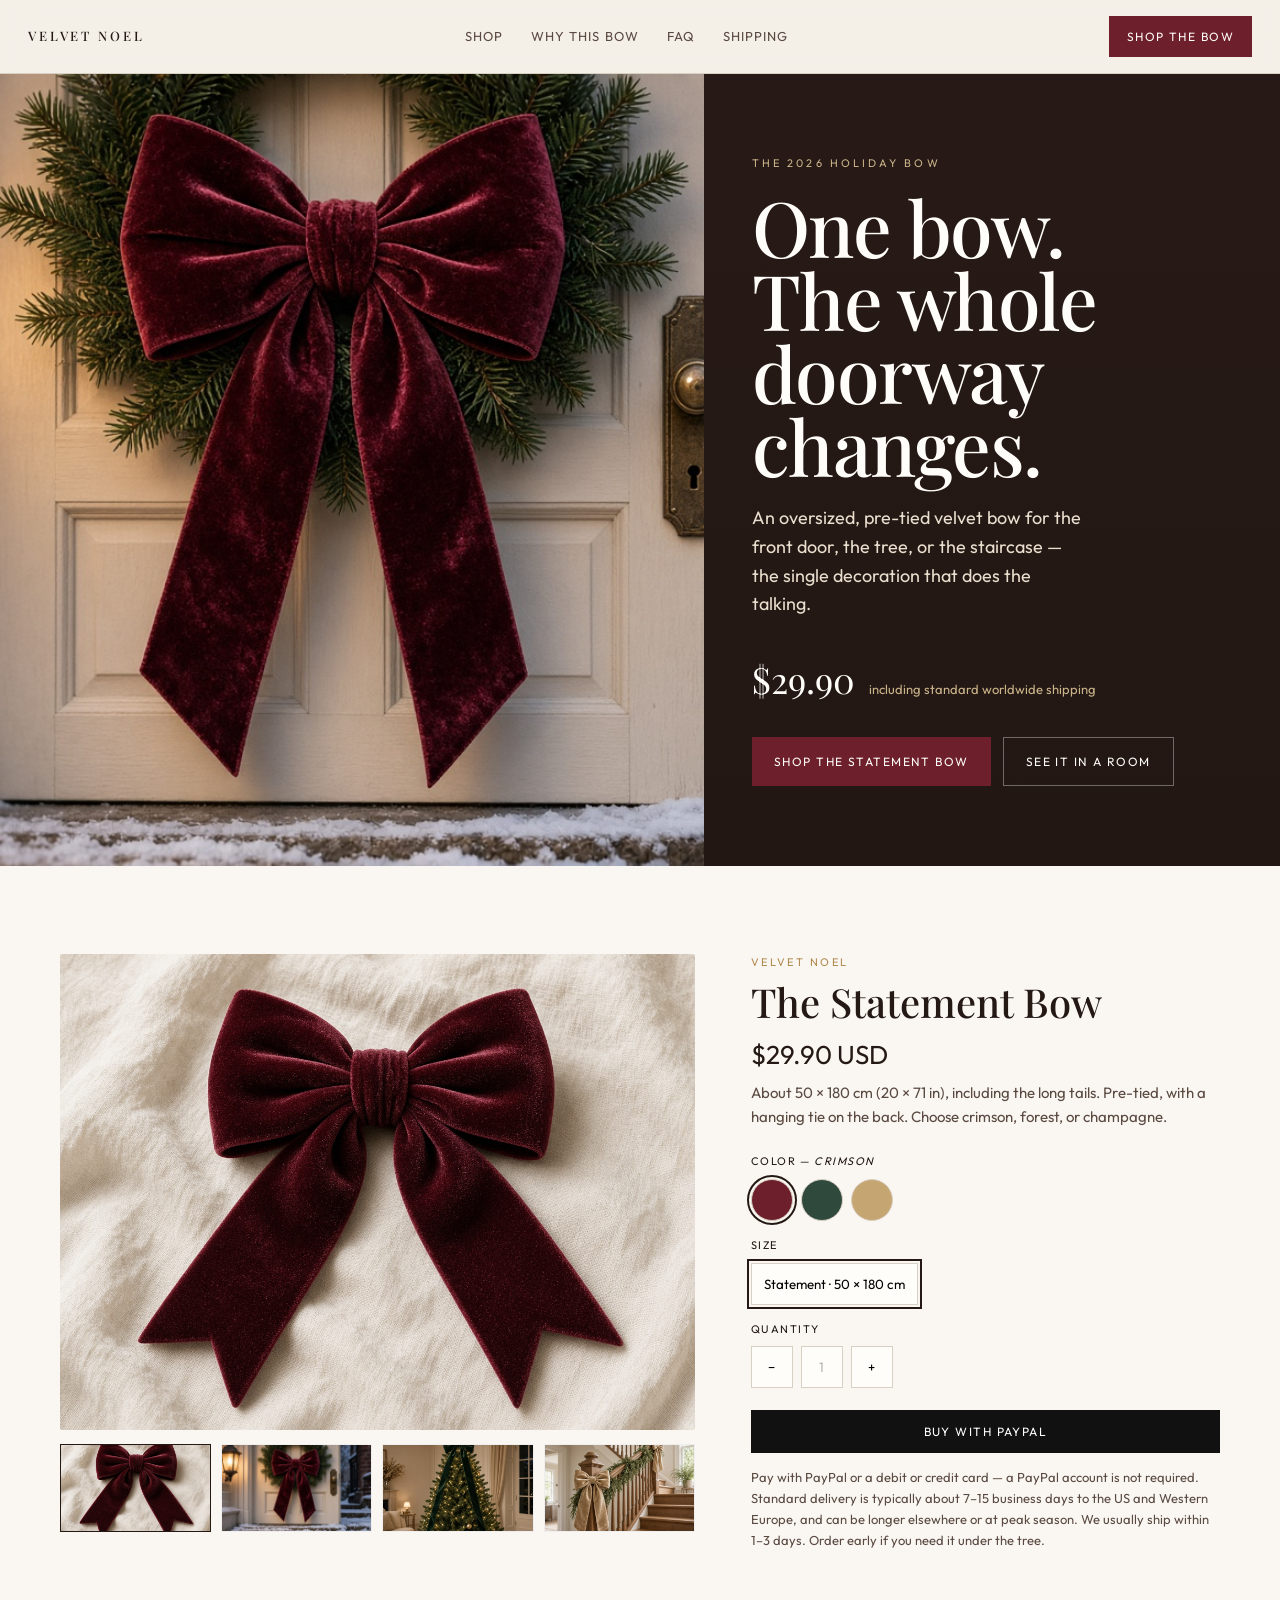
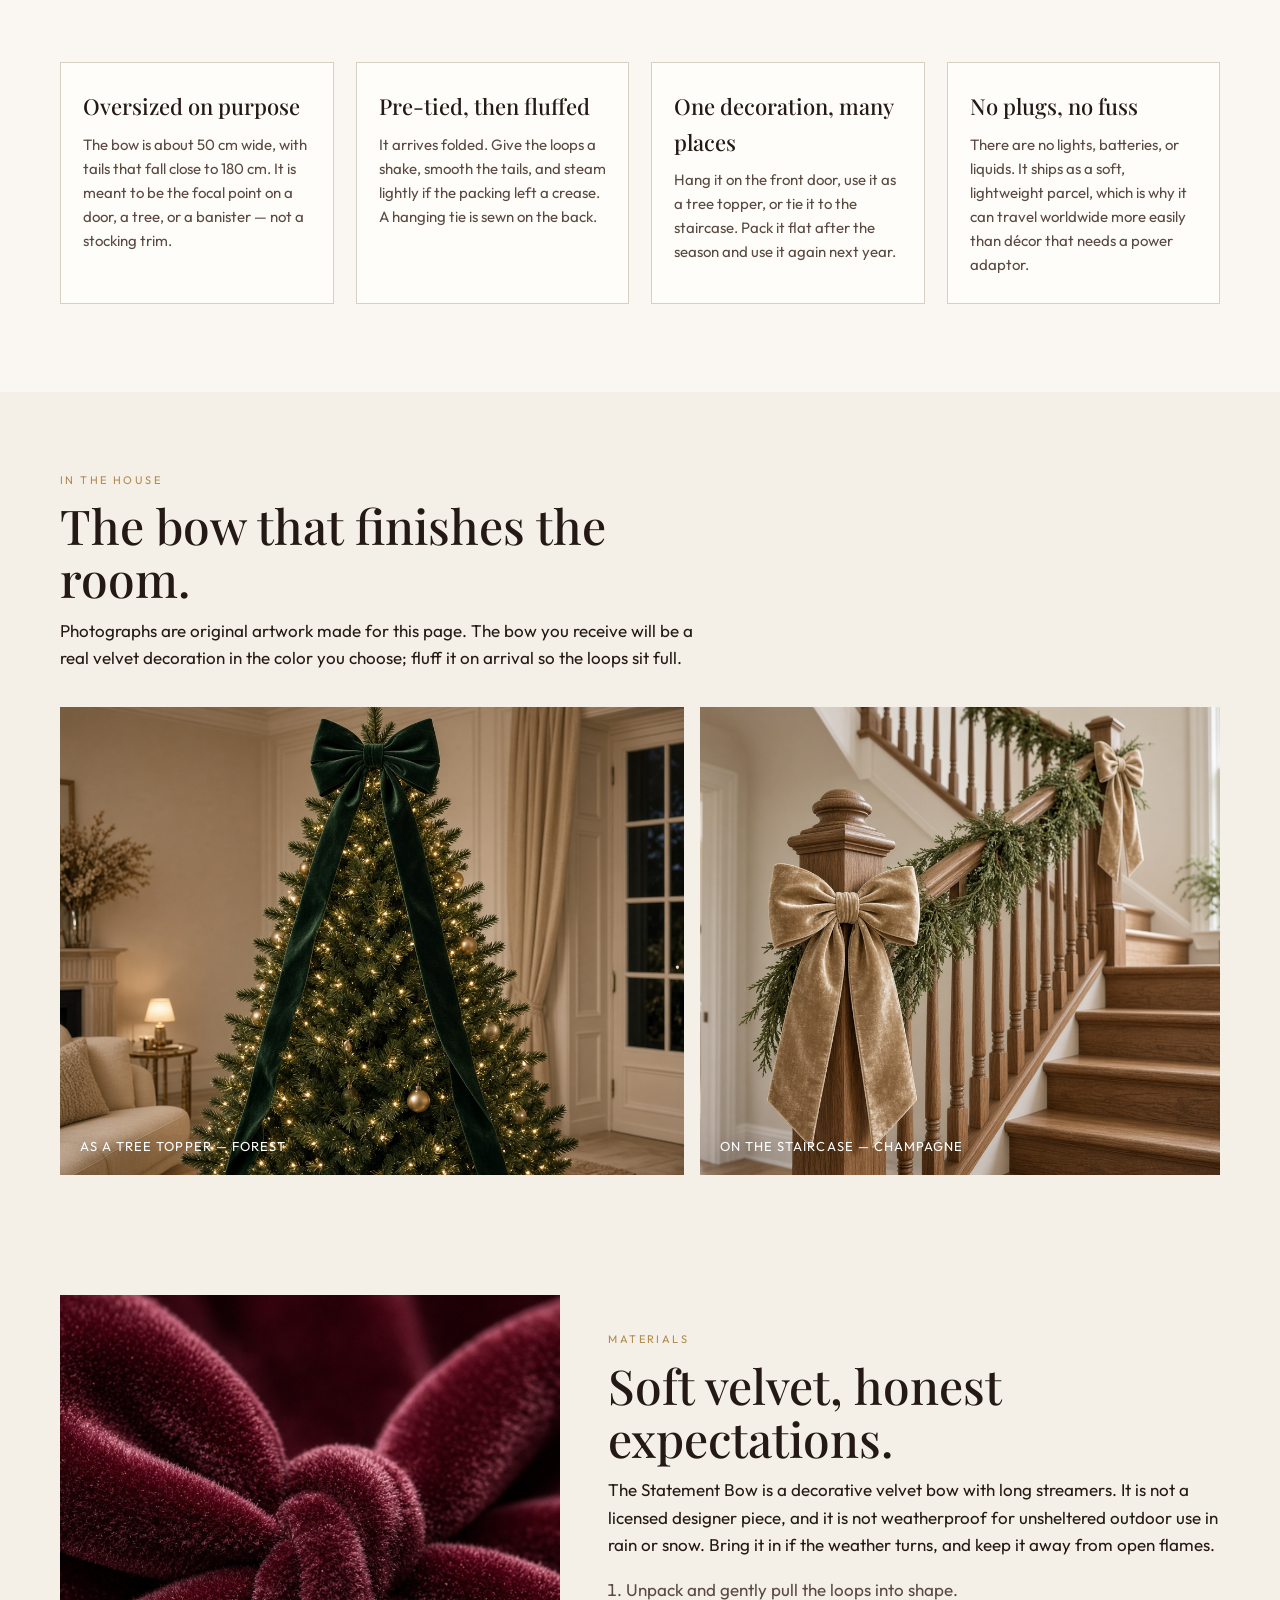
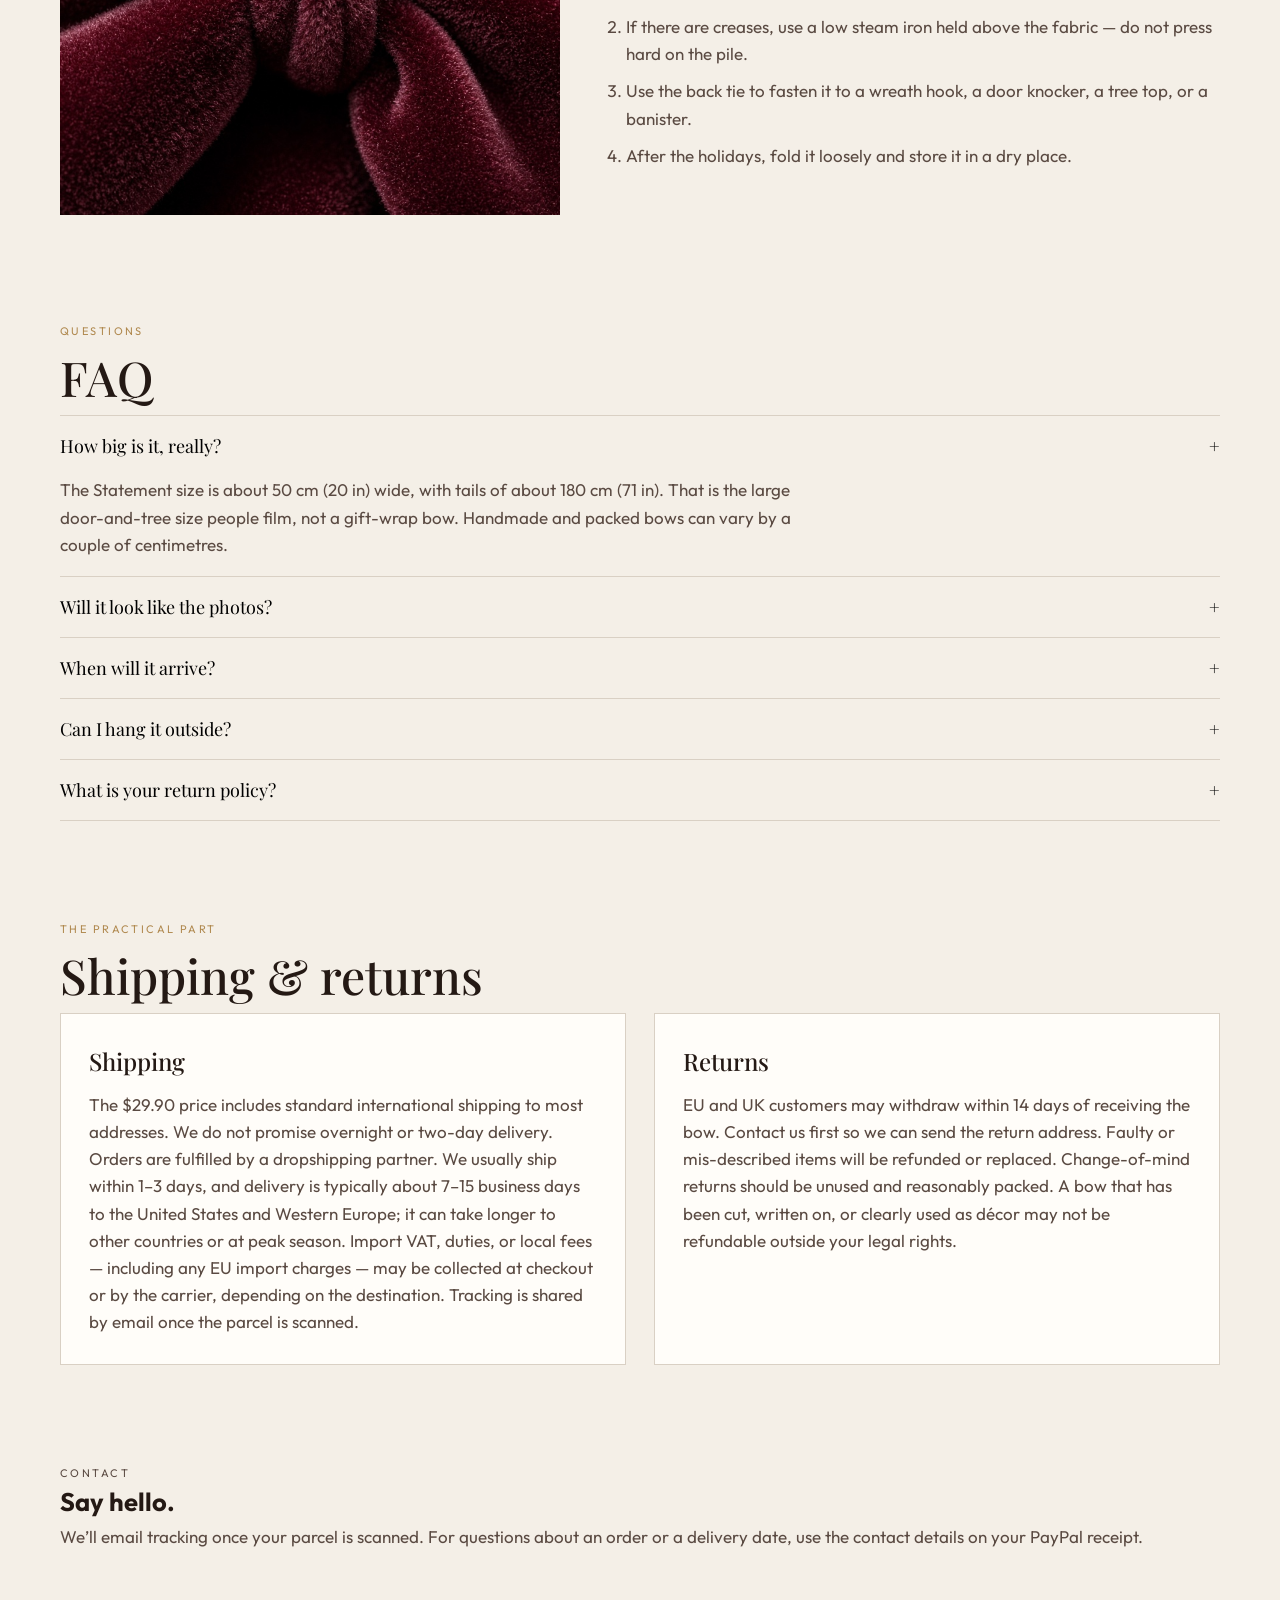
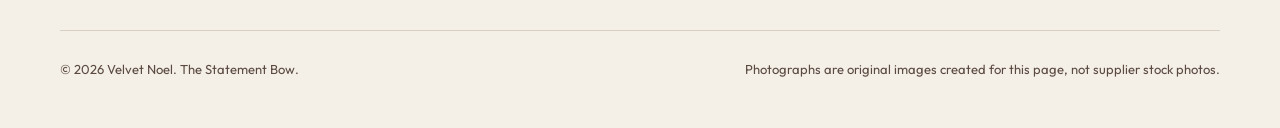
==== commit 49e1651a: "Raise The Statement Bow price to $29.90 Update the displayed price, PayPal checkout amount, and ship" ====
--- a/index.html
+++ b/index.html
@@ -33,7 +33,7 @@
       <h1>One bow.<br>The whole doorway changes.</h1>
       <p class="hero-lead">An oversized, pre-tied velvet bow for the front door, the tree, or the staircase — the single decoration that does the talking.</p>
       <div class="hero-price">
-        <span class="amount">$24.90</span>
+        <span class="amount">$29.90</span>
         <span class="note">including standard worldwide shipping</span>
       </div>
       <div class="btn-row">
@@ -60,7 +60,7 @@
       <div class="buy-box">
         <p class="kicker">Velvet Noel</p>
         <h2>The Statement Bow</h2>
-        <p class="price">$24.90 USD</p>
+        <p class="price">$29.90 USD</p>
         <p class="sub">About 50 × 180 cm (20 × 71 in), including the long tails. Pre-tied, with a hanging tie on the back. Choose crimson, forest, or champagne.</p>
 
         <div class="field">
@@ -93,7 +93,7 @@
             <input type="hidden" name="cmd" value="_xclick">
             <input type="hidden" name="business" value="lukasfaceit3@seznam.cz">
             <input type="hidden" name="item_name" value="The Statement Bow">
-            <input type="hidden" name="amount" value="24.90">
+            <input type="hidden" name="amount" value="29.90">
             <input type="hidden" name="currency_code" value="USD">
             <input type="hidden" name="quantity" id="paypal-qty" value="1">
             <input type="hidden" name="on0" value="Color">
@@ -196,7 +196,7 @@
     <div class="policy-grid">
       <article>
         <h3>Shipping</h3>
-        <p>The $24.90 price includes standard international shipping to most addresses. We do not promise overnight or two-day delivery. Orders are fulfilled by a dropshipping partner. We usually ship within 1–3 days, and delivery is typically about 7–15 business days to the United States and Western Europe; it can take longer to other countries or at peak season. Import VAT, duties, or local fees — including any EU import charges — may be collected at checkout or by the carrier, depending on the destination. Tracking is shared by email once the parcel is scanned.</p>
+        <p>The $29.90 price includes standard international shipping to most addresses. We do not promise overnight or two-day delivery. Orders are fulfilled by a dropshipping partner. We usually ship within 1–3 days, and delivery is typically about 7–15 business days to the United States and Western Europe; it can take longer to other countries or at peak season. Import VAT, duties, or local fees — including any EU import charges — may be collected at checkout or by the carrier, depending on the destination. Tracking is shared by email once the parcel is scanned.</p>
       </article>
       <article>
         <h3>Returns</h3>
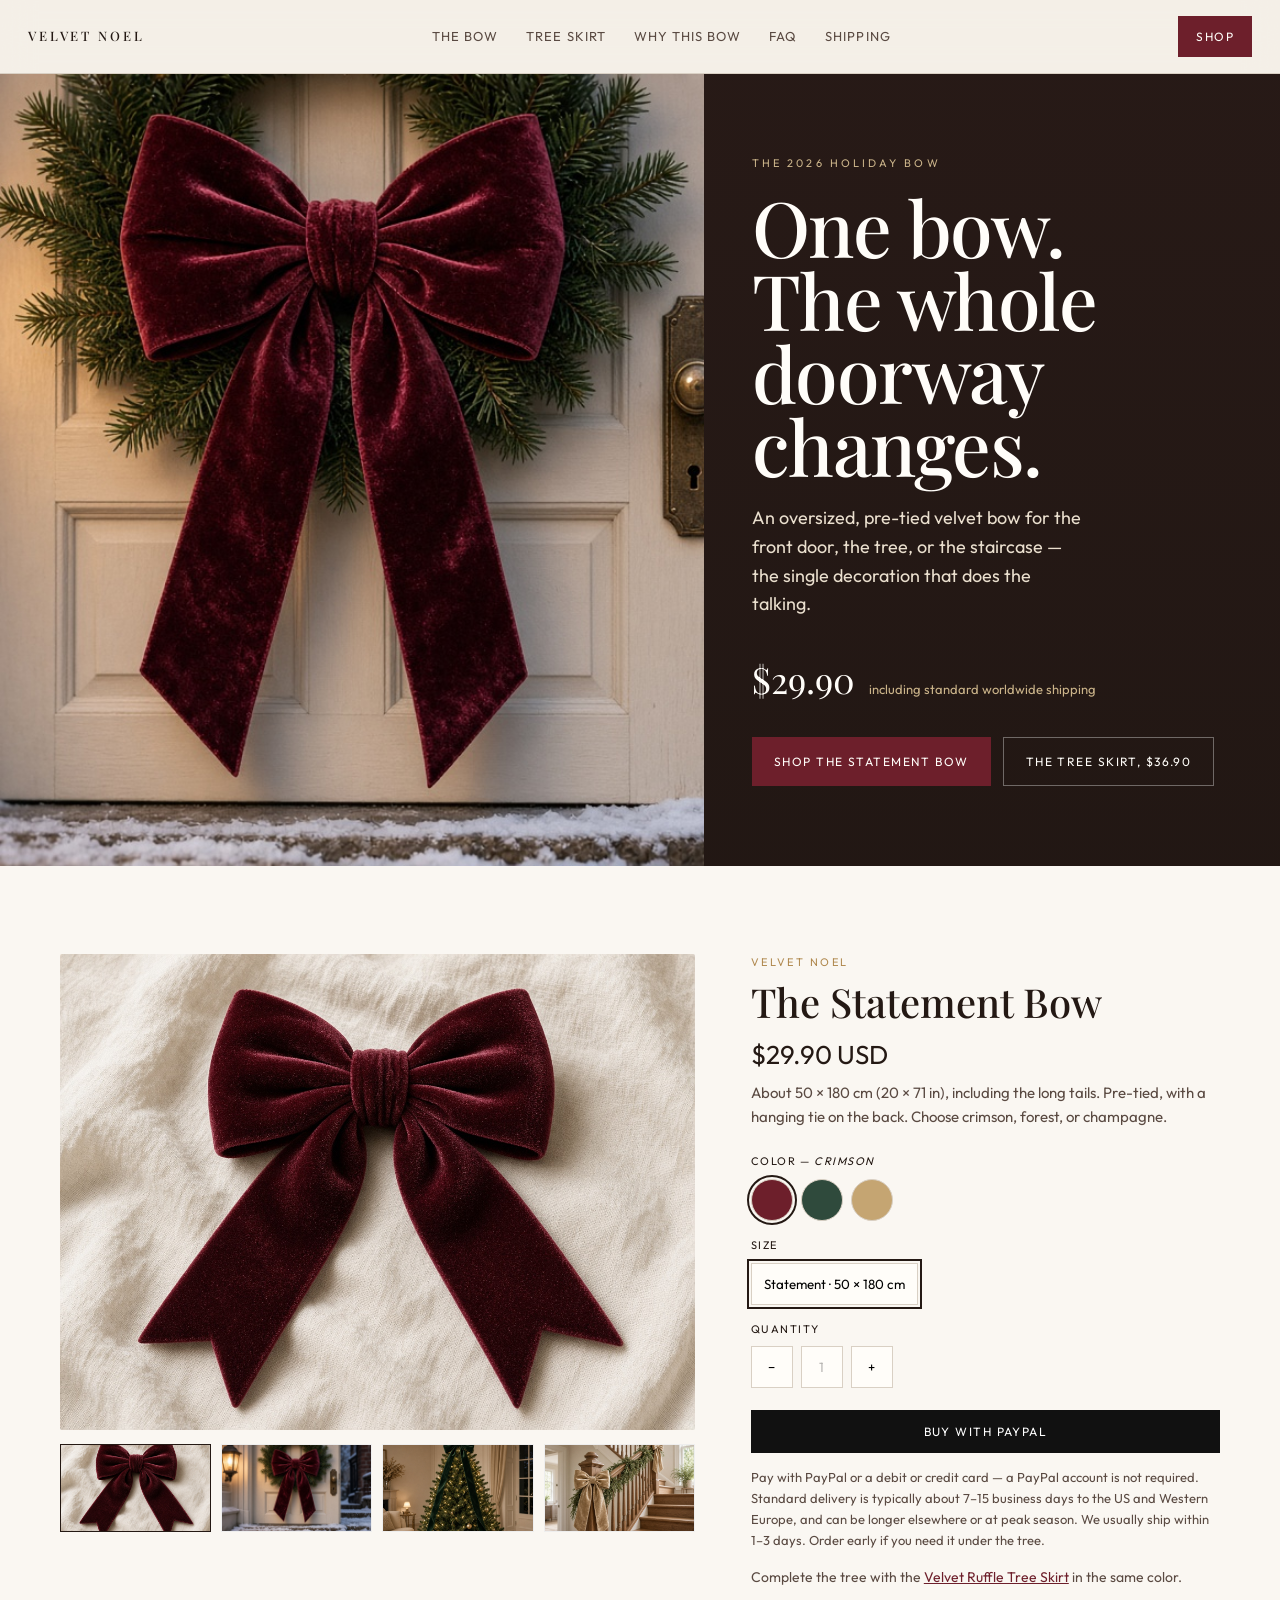
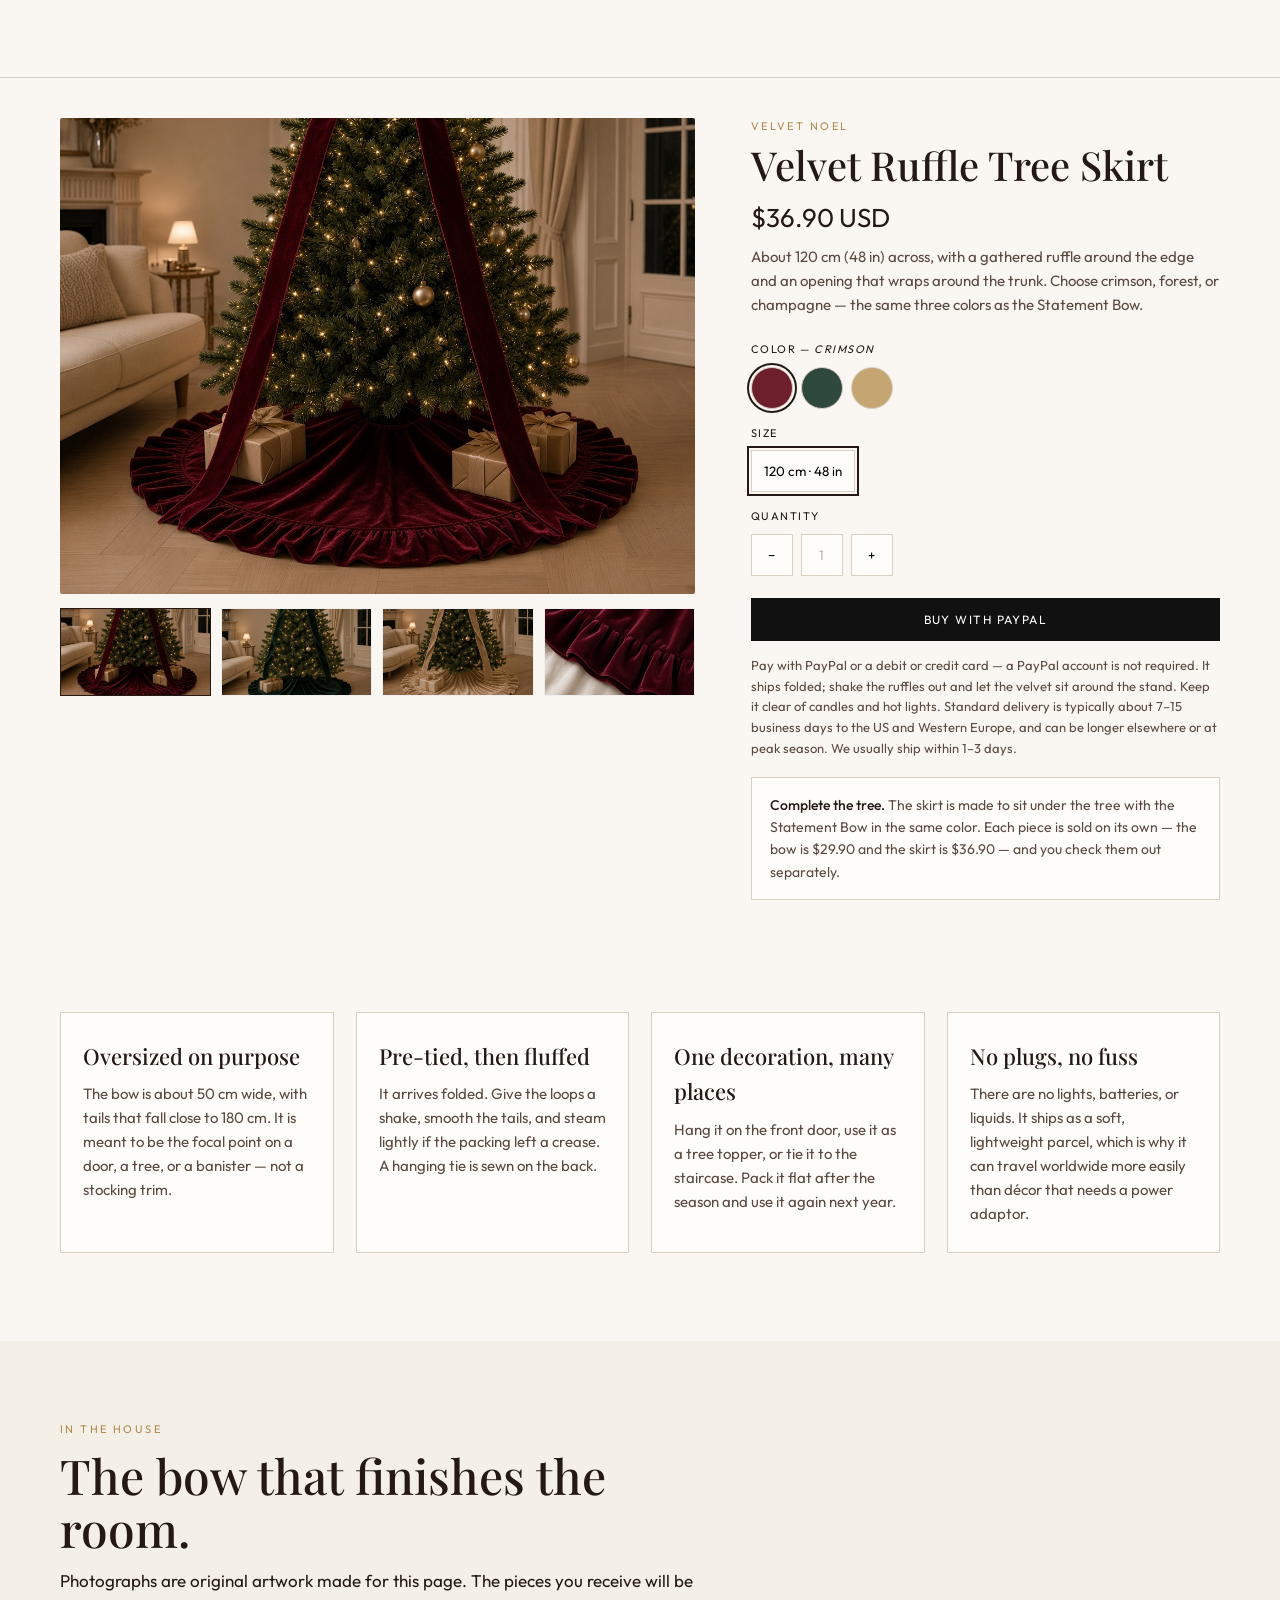
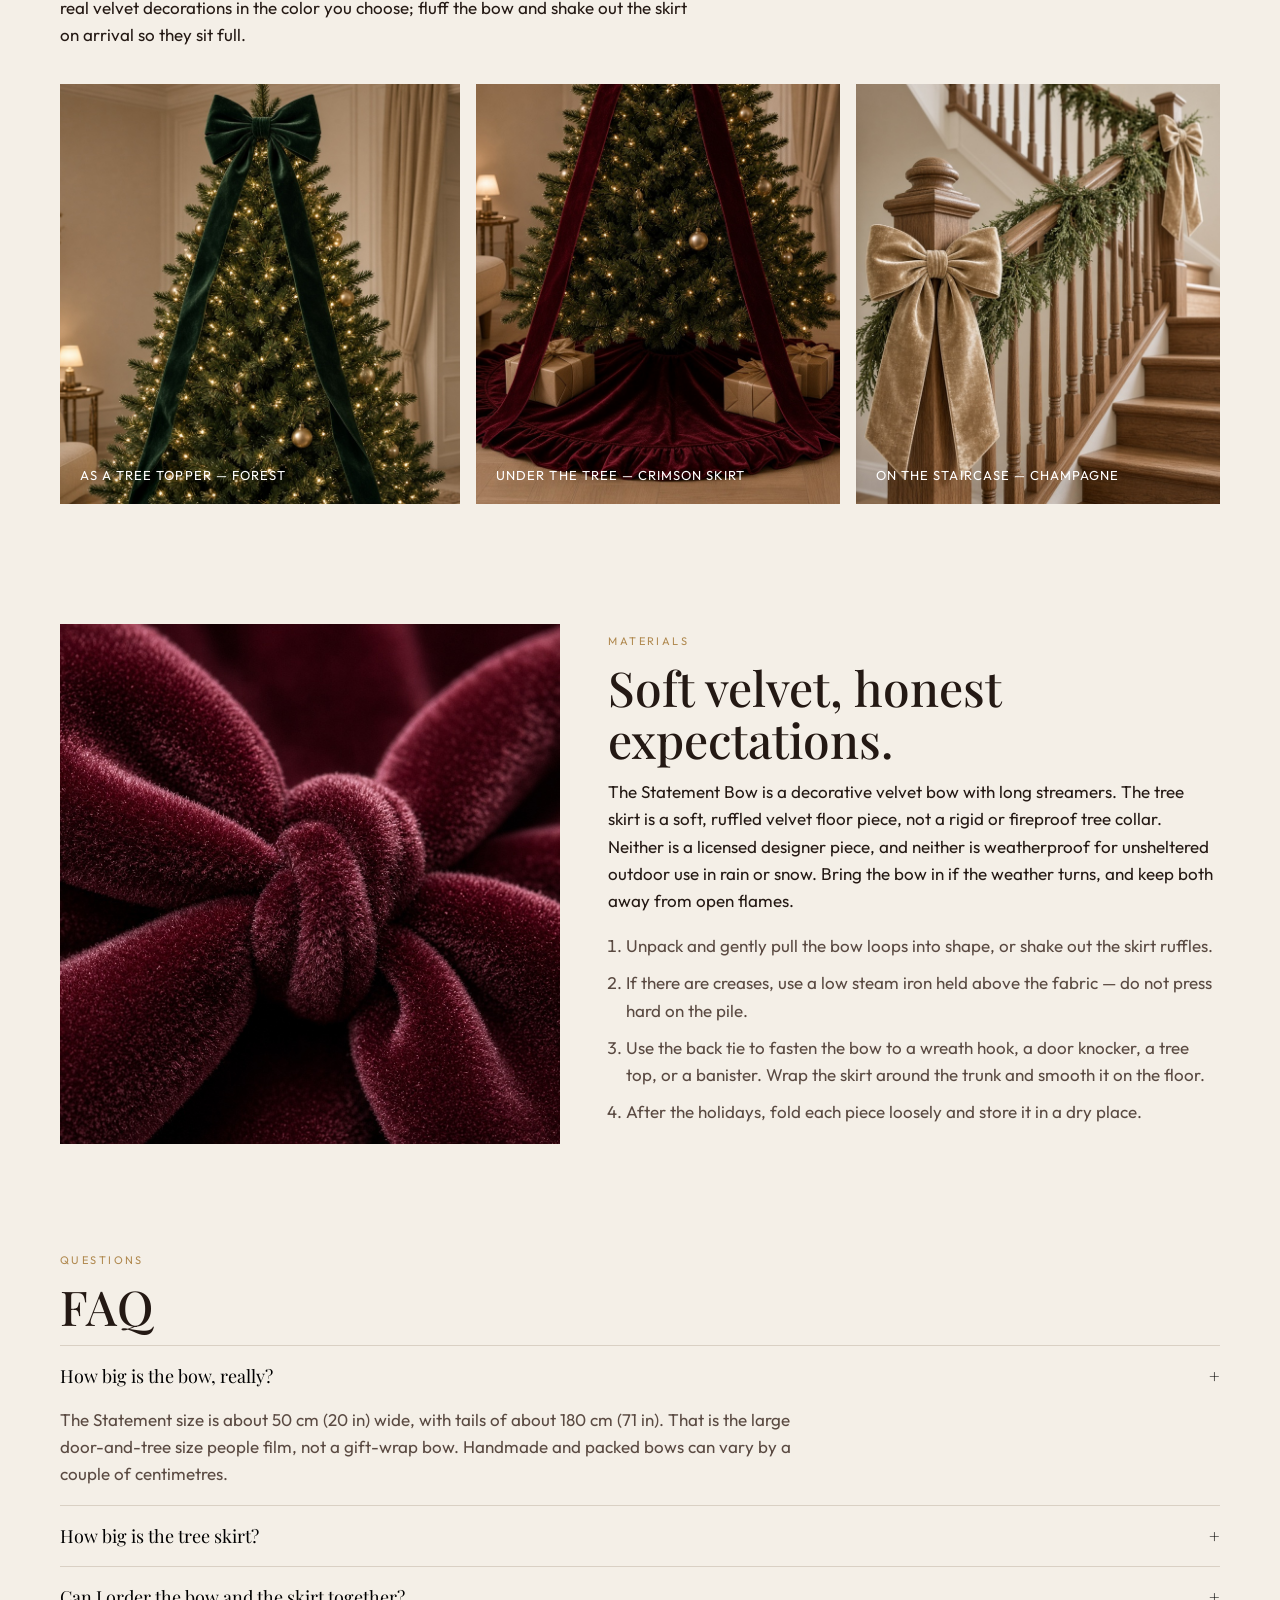
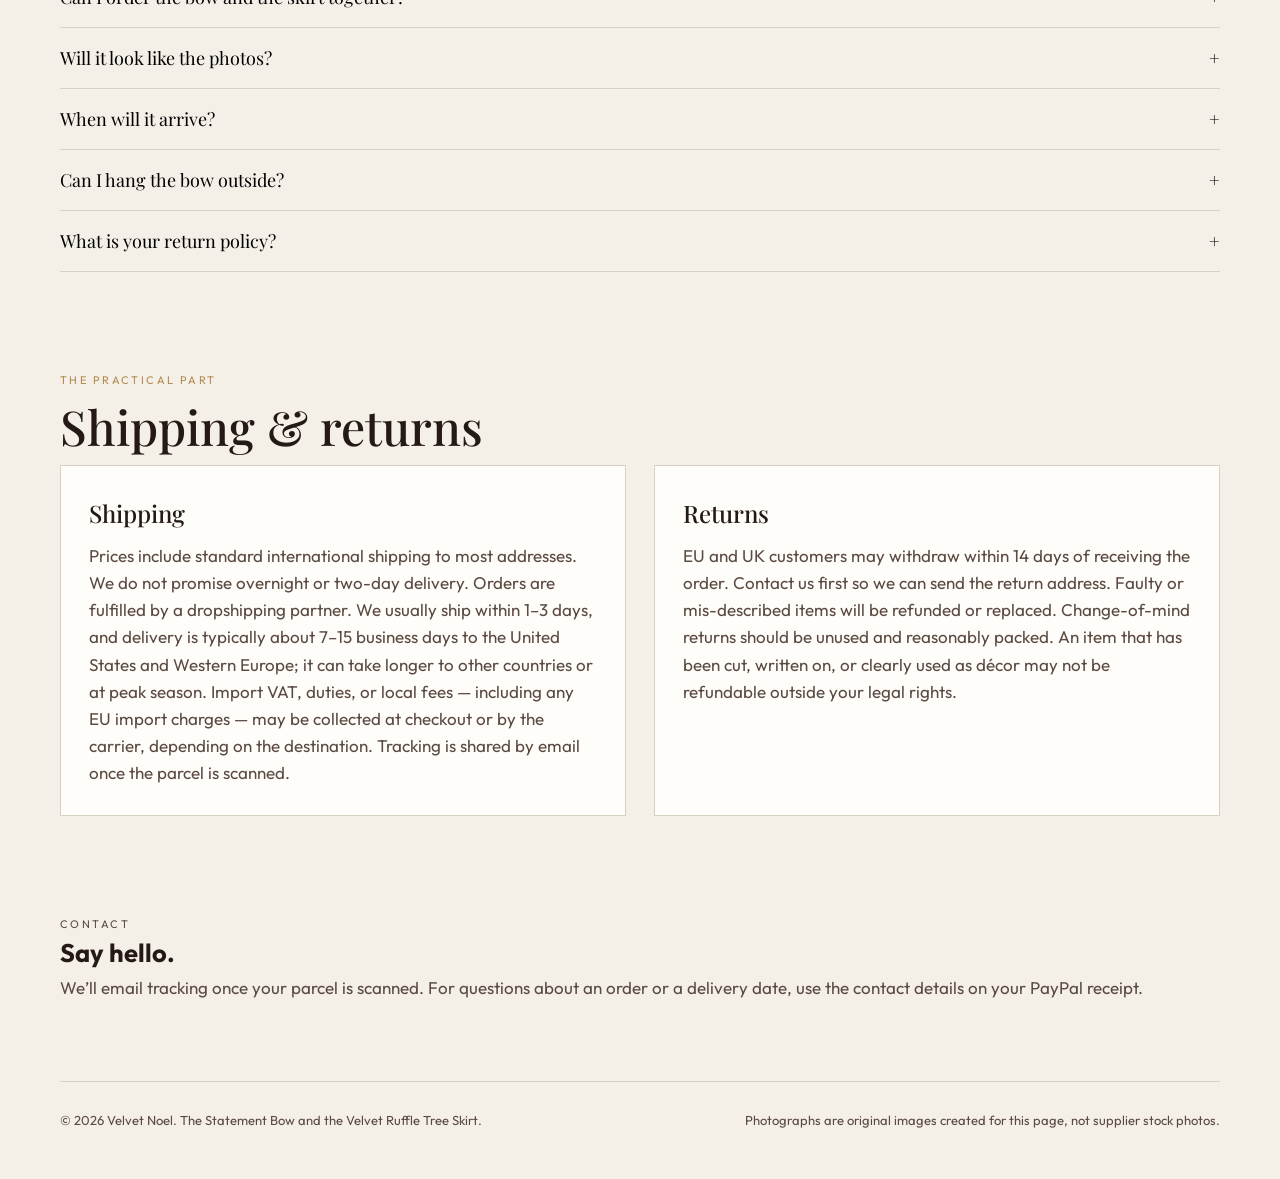
==== commit 3b69a9ed: "Add the Velvet Ruffle Tree Skirt at $36.90" ====
--- a/index.html
+++ b/index.html
@@ -3,8 +3,8 @@
 <head>
   <meta charset="utf-8">
   <meta name="viewport" content="width=device-width, initial-scale=1">
-  <title>Velvet Noel — The Statement Bow</title>
-  <meta name="description" content="The oversized velvet holiday bow for doors, trees and staircases. Pre-tied, reusable, and made to be the only decoration you need.">
+  <title>Velvet Noel — The Statement Bow &amp; Tree Skirt</title>
+  <meta name="description" content="The oversized velvet holiday bow and a ruffled 120 cm velvet tree skirt, in crimson, forest and champagne. Pre-tied, reusable, with standard worldwide shipping included.">
   <link rel="preconnect" href="https://fonts.googleapis.com">
   <link rel="preconnect" href="https://fonts.gstatic.com" crossorigin>
   <link href="https://fonts.googleapis.com/css2?family=Outfit:wght@300;400;500;600&family=Playfair+Display:ital,wght@0,400;0,500;0,600;1,400&display=swap" rel="stylesheet">
@@ -15,13 +15,14 @@
     <a class="logo" href="#top">VELVET NOEL</a>
     <nav>
       <ul class="nav-links">
-        <li><a href="#shop">Shop</a></li>
+        <li><a href="#shop">The bow</a></li>
+        <li><a href="#shop-skirt">Tree skirt</a></li>
         <li><a href="#why">Why this bow</a></li>
         <li><a href="#faq">FAQ</a></li>
         <li><a href="#shipping">Shipping</a></li>
       </ul>
     </nav>
-    <a class="nav-cta" href="#shop">Shop the bow</a>
+    <a class="nav-cta" href="#shop">Shop</a>
   </header>
 
   <section class="hero" id="top">
@@ -38,16 +39,16 @@
       </div>
       <div class="btn-row">
         <a class="btn btn-primary" href="#shop">Shop the Statement Bow</a>
-        <a class="btn btn-ghost" href="#why">See it in a room</a>
-      </div>
-    </div>
-  </section>
-
-  <section class="product" id="shop">
+        <a class="btn btn-ghost" href="#shop-skirt">The tree skirt, $36.90</a>
+      </div>
+    </div>
+  </section>
+
+  <section class="product" id="shop" data-product data-item-name="The Statement Bow">
     <div class="wrap product-grid">
       <div class="gallery">
         <div class="gallery-main">
-          <img id="main-image" src="images/product-crimson.jpg" alt="The Statement Bow in crimson velvet, photographed on linen">
+          <img src="images/product-crimson.jpg" alt="The Statement Bow in crimson velvet, photographed on linen">
         </div>
         <div class="thumbs" role="list">
           <button type="button" aria-current="true" data-src="images/product-crimson.jpg" data-alt="The Statement Bow in crimson velvet, photographed on linen"><img src="images/product-crimson.jpg" alt=""></button>
@@ -64,7 +65,7 @@
         <p class="sub">About 50 × 180 cm (20 × 71 in), including the long tails. Pre-tied, with a hanging tie on the back. Choose crimson, forest, or champagne.</p>
 
         <div class="field">
-          <span class="label">Color — <em id="color-label">Crimson</em></span>
+          <span class="label">Color — <em data-color-label>Crimson</em></span>
           <div class="swatches">
             <button class="swatch crimson" type="button" aria-pressed="true" aria-label="Crimson" data-color="Crimson"></button>
             <button class="swatch forest" type="button" aria-pressed="false" aria-label="Forest" data-color="Forest"></button>
@@ -82,9 +83,9 @@
         <div class="field">
           <span class="label">Quantity</span>
           <div class="qty">
-            <button type="button" id="qty-minus" aria-label="Decrease quantity">−</button>
-            <button type="button" id="qty-value" disabled>1</button>
-            <button type="button" id="qty-plus" aria-label="Increase quantity">+</button>
+            <button type="button" data-qty-minus aria-label="Decrease quantity">−</button>
+            <button type="button" data-qty-value disabled>1</button>
+            <button type="button" data-qty-plus aria-label="Increase quantity">+</button>
           </div>
         </div>
 
@@ -95,9 +96,9 @@
             <input type="hidden" name="item_name" value="The Statement Bow">
             <input type="hidden" name="amount" value="29.90">
             <input type="hidden" name="currency_code" value="USD">
-            <input type="hidden" name="quantity" id="paypal-qty" value="1">
+            <input type="hidden" name="quantity" data-paypal-qty value="1">
             <input type="hidden" name="on0" value="Color">
-            <input type="hidden" name="os0" id="paypal-color" value="Crimson">
+            <input type="hidden" name="os0" data-paypal-color value="Crimson">
             <input type="hidden" name="no_shipping" value="2">
             <input type="hidden" name="return" value="https://velvet-noel.github.io/thanks.html">
             <input type="hidden" name="cancel_return" value="https://velvet-noel.github.io/">
@@ -105,6 +106,76 @@
           </form>
         </div>
         <p class="fine">Pay with PayPal or a debit or credit card — a PayPal account is not required. Standard delivery is typically about 7–15 business days to the US and Western Europe, and can be longer elsewhere or at peak season. We usually ship within 1–3 days. Order early if you need it under the tree.</p>
+        <p class="cross-link">Complete the tree with the <a href="#shop-skirt">Velvet Ruffle Tree Skirt</a> in the same color.</p>
+      </div>
+    </div>
+  </section>
+
+  <section class="product product-alt" id="shop-skirt" data-product data-item-name="Velvet Ruffle Tree Skirt" data-img-crimson="images/skirt-crimson.jpg" data-img-forest="images/skirt-forest.jpg" data-img-champagne="images/skirt-champagne.jpg">
+    <div class="wrap product-grid">
+      <div class="gallery">
+        <div class="gallery-main">
+          <img src="images/skirt-crimson.jpg" alt="A ruffled crimson velvet tree skirt around the base of a lit Christmas tree">
+        </div>
+        <div class="thumbs" role="list">
+          <button type="button" aria-current="true" data-src="images/skirt-crimson.jpg" data-alt="A ruffled crimson velvet tree skirt around the base of a lit Christmas tree"><img src="images/skirt-crimson.jpg" alt=""></button>
+          <button type="button" data-src="images/skirt-forest.jpg" data-alt="A ruffled forest-green velvet tree skirt around the base of a lit Christmas tree"><img src="images/skirt-forest.jpg" alt=""></button>
+          <button type="button" data-src="images/skirt-champagne.jpg" data-alt="A ruffled champagne velvet tree skirt around the base of a lit Christmas tree"><img src="images/skirt-champagne.jpg" alt=""></button>
+          <button type="button" data-src="images/skirt-detail.jpg" data-alt="Close-up of the gathered ruffle on the crimson velvet tree skirt"><img src="images/skirt-detail.jpg" alt=""></button>
+        </div>
+      </div>
+
+      <div class="buy-box">
+        <p class="kicker">Velvet Noel</p>
+        <h2>Velvet Ruffle Tree Skirt</h2>
+        <p class="price">$36.90 USD</p>
+        <p class="sub">About 120 cm (48 in) across, with a gathered ruffle around the edge and an opening that wraps around the trunk. Choose crimson, forest, or champagne — the same three colors as the Statement Bow.</p>
+
+        <div class="field">
+          <span class="label">Color — <em data-color-label>Crimson</em></span>
+          <div class="swatches">
+            <button class="swatch crimson" type="button" aria-pressed="true" aria-label="Crimson" data-color="Crimson"></button>
+            <button class="swatch forest" type="button" aria-pressed="false" aria-label="Forest" data-color="Forest"></button>
+            <button class="swatch champagne" type="button" aria-pressed="false" aria-label="Champagne" data-color="Champagne"></button>
+          </div>
+        </div>
+
+        <div class="field">
+          <span class="label">Size</span>
+          <div class="sizes">
+            <button class="size" type="button" aria-pressed="true">120 cm · 48 in</button>
+          </div>
+        </div>
+
+        <div class="field">
+          <span class="label">Quantity</span>
+          <div class="qty">
+            <button type="button" data-qty-minus aria-label="Decrease quantity">−</button>
+            <button type="button" data-qty-value disabled>1</button>
+            <button type="button" data-qty-plus aria-label="Increase quantity">+</button>
+          </div>
+        </div>
+
+        <div class="buy-actions">
+          <form class="paypal-form" action="https://www.paypal.com/cgi-bin/webscr" method="post">
+            <input type="hidden" name="cmd" value="_xclick">
+            <input type="hidden" name="business" value="lukasfaceit3@seznam.cz">
+            <input type="hidden" name="item_name" data-paypal-item value="Velvet Ruffle Tree Skirt — Crimson">
+            <input type="hidden" name="amount" value="36.90">
+            <input type="hidden" name="currency_code" value="USD">
+            <input type="hidden" name="quantity" data-paypal-qty value="1">
+            <input type="hidden" name="on0" value="Color">
+            <input type="hidden" name="os0" data-paypal-color value="Crimson">
+            <input type="hidden" name="no_shipping" value="2">
+            <input type="hidden" name="return" value="https://velvet-noel.github.io/thanks.html">
+            <input type="hidden" name="cancel_return" value="https://velvet-noel.github.io/">
+            <button class="btn btn-paypal" type="submit">Buy with PayPal</button>
+          </form>
+        </div>
+        <p class="fine">Pay with PayPal or a debit or credit card — a PayPal account is not required. It ships folded; shake the ruffles out and let the velvet sit around the stand. Keep it clear of candles and hot lights. Standard delivery is typically about 7–15 business days to the US and Western Europe, and can be longer elsewhere or at peak season. We usually ship within 1–3 days.</p>
+        <aside class="complete-note">
+          <p><strong>Complete the tree.</strong> The skirt is made to sit under the tree with the Statement Bow in the same color. Each piece is sold on its own — the bow is $29.90 and the skirt is $36.90 — and you check them out separately.</p>
+        </aside>
       </div>
     </div>
   </section>
@@ -135,14 +206,18 @@
       <div class="section-head">
         <p class="kicker">In the house</p>
         <h2>The bow that finishes the room.</h2>
-        <p>Photographs are original artwork made for this page. The bow you receive will be a real velvet decoration in the color you choose; fluff it on arrival so the loops sit full.</p>
-      </div>
-      <div class="life-grid">
+        <p>Photographs are original artwork made for this page. The pieces you receive will be real velvet decorations in the color you choose; fluff the bow and shake out the skirt on arrival so they sit full.</p>
+      </div>
+      <div class="life-grid life-grid-3">
         <figure class="life-card">
           <img src="images/lifestyle-tree.jpg" alt="Forest velvet bow as a tree topper in a cream living room">
           <figcaption>As a tree topper — Forest</figcaption>
         </figure>
         <figure class="life-card">
+          <img src="images/skirt-crimson.jpg" alt="Crimson ruffled velvet tree skirt at the base of a lit Christmas tree">
+          <figcaption>Under the tree — Crimson skirt</figcaption>
+        </figure>
+        <figure class="life-card">
           <img src="images/lifestyle-stairs.jpg" alt="Champagne velvet bows on a staircase with cedar garland">
           <figcaption>On the staircase — Champagne</figcaption>
         </figure>
@@ -155,12 +230,12 @@
     <div>
       <p class="kicker">Materials</p>
       <h2>Soft velvet, honest expectations.</h2>
-      <p>The Statement Bow is a decorative velvet bow with long streamers. It is not a licensed designer piece, and it is not weatherproof for unsheltered outdoor use in rain or snow. Bring it in if the weather turns, and keep it away from open flames.</p>
+      <p>The Statement Bow is a decorative velvet bow with long streamers. The tree skirt is a soft, ruffled velvet floor piece, not a rigid or fireproof tree collar. Neither is a licensed designer piece, and neither is weatherproof for unsheltered outdoor use in rain or snow. Bring the bow in if the weather turns, and keep both away from open flames.</p>
       <ol>
-        <li>Unpack and gently pull the loops into shape.</li>
+        <li>Unpack and gently pull the bow loops into shape, or shake out the skirt ruffles.</li>
         <li>If there are creases, use a low steam iron held above the fabric — do not press hard on the pile.</li>
-        <li>Use the back tie to fasten it to a wreath hook, a door knocker, a tree top, or a banister.</li>
-        <li>After the holidays, fold it loosely and store it in a dry place.</li>
+        <li>Use the back tie to fasten the bow to a wreath hook, a door knocker, a tree top, or a banister. Wrap the skirt around the trunk and smooth it on the floor.</li>
+        <li>After the holidays, fold each piece loosely and store it in a dry place.</li>
       </ol>
     </div>
   </section>
@@ -169,24 +244,32 @@
     <p class="kicker">Questions</p>
     <h2>FAQ</h2>
     <div class="faq-item open">
-      <button type="button">How big is it, really? <span>+</span></button>
+      <button type="button">How big is the bow, really? <span>+</span></button>
       <div class="answer">The Statement size is about 50 cm (20 in) wide, with tails of about 180 cm (71 in). That is the large door-and-tree size people film, not a gift-wrap bow. Handmade and packed bows can vary by a couple of centimetres.</div>
     </div>
     <div class="faq-item">
+      <button type="button">How big is the tree skirt? <span>+</span></button>
+      <div class="answer">The Velvet Ruffle Tree Skirt is about 120 cm (48 in) across. That is a common size for a slim-to-medium tree; on a very wide tree it will look more like a collar than a full floor skirt. Handmade pieces can vary by a couple of centimetres. It ships folded, so shake the ruffles out before you put it down.</div>
+    </div>
+    <div class="faq-item">
+      <button type="button">Can I order the bow and the skirt together? <span>+</span></button>
+      <div class="answer">Yes. Pick the same color on each product and check them out one after the other. They are priced separately — $29.90 for the bow and $36.90 for the skirt — and there is no combined discount at checkout.</div>
+    </div>
+    <div class="faq-item">
       <button type="button">Will it look like the photos? <span>+</span></button>
-      <div class="answer">The photographs on this page were created for Velvet Noel and show the look we are aiming for: a full, oversized velvet bow. The physical product is a textile decoration that ships folded, so it needs a minute of fluffing (and sometimes a light steam) before it looks its best. Velvet dye lots can also vary slightly.</div>
+      <div class="answer">The photographs on this page were created for Velvet Noel and show the look we are aiming for: a full, oversized velvet bow and a ruffled velvet tree skirt. The physical products are textile decorations that ship folded, so they need a minute of fluffing (and sometimes a light steam) before they look their best. Velvet dye lots can also vary slightly.</div>
     </div>
     <div class="faq-item">
       <button type="button">When will it arrive? <span>+</span></button>
       <div class="answer">We usually ship within 1–3 days. Standard delivery is typically about 7–15 business days to the United States and Western Europe, and can be 15–45 days on ordinary international shipping or to other countries. Peak December traffic can add delays. If you need it for Christmas, order as early as you can.</div>
     </div>
     <div class="faq-item">
-      <button type="button">Can I hang it outside? <span>+</span></button>
-      <div class="answer">It is fine on a covered porch or a front door that stays reasonably dry. It is not a waterproof outdoor product. Rain, snow and strong sun will mark or fade the velvet.</div>
+      <button type="button">Can I hang the bow outside? <span>+</span></button>
+      <div class="answer">It is fine on a covered porch or a front door that stays reasonably dry. It is not a waterproof outdoor product. Rain, snow and strong sun will mark or fade the velvet. The tree skirt is for indoor use around the tree.</div>
     </div>
     <div class="faq-item">
       <button type="button">What is your return policy? <span>+</span></button>
-      <div class="answer">If you shop from the EU or UK, you have a 14-day withdrawal period after delivery for unused items, as required by consumer law. The bow should be in resaleable condition. Return shipping may be at your expense unless the item is faulty or not as described. See Shipping &amp; returns below.</div>
+      <div class="answer">If you shop from the EU or UK, you have a 14-day withdrawal period after delivery for unused items, as required by consumer law. Items should be in resaleable condition. Return shipping may be at your expense unless the item is faulty or not as described. See Shipping &amp; returns below.</div>
     </div>
   </section>
 
@@ -196,11 +279,11 @@
     <div class="policy-grid">
       <article>
         <h3>Shipping</h3>
-        <p>The $29.90 price includes standard international shipping to most addresses. We do not promise overnight or two-day delivery. Orders are fulfilled by a dropshipping partner. We usually ship within 1–3 days, and delivery is typically about 7–15 business days to the United States and Western Europe; it can take longer to other countries or at peak season. Import VAT, duties, or local fees — including any EU import charges — may be collected at checkout or by the carrier, depending on the destination. Tracking is shared by email once the parcel is scanned.</p>
+        <p>Prices include standard international shipping to most addresses. We do not promise overnight or two-day delivery. Orders are fulfilled by a dropshipping partner. We usually ship within 1–3 days, and delivery is typically about 7–15 business days to the United States and Western Europe; it can take longer to other countries or at peak season. Import VAT, duties, or local fees — including any EU import charges — may be collected at checkout or by the carrier, depending on the destination. Tracking is shared by email once the parcel is scanned.</p>
       </article>
       <article>
         <h3>Returns</h3>
-        <p>EU and UK customers may withdraw within 14 days of receiving the bow. Contact us first so we can send the return address. Faulty or mis-described items will be refunded or replaced. Change-of-mind returns should be unused and reasonably packed. A bow that has been cut, written on, or clearly used as décor may not be refundable outside your legal rights.</p>
+        <p>EU and UK customers may withdraw within 14 days of receiving the order. Contact us first so we can send the return address. Faulty or mis-described items will be refunded or replaced. Change-of-mind returns should be unused and reasonably packed. An item that has been cut, written on, or clearly used as décor may not be refundable outside your legal rights.</p>
       </article>
     </div>
   </section>
@@ -212,7 +295,7 @@
   </section>
 
   <footer class="wrap">
-    <div>© 2026 Velvet Noel. The Statement Bow.</div>
+    <div>© 2026 Velvet Noel. The Statement Bow and the Velvet Ruffle Tree Skirt.</div>
     <div>Photographs are original images created for this page, not supplier stock photos.</div>
   </footer>
 
--- a/styles.css
+++ b/styles.css
@@ -234,3 +234,32 @@
   max-width: 48ch;
 }
 .thanks .btn { margin-top: 10px; }
+
+/* Second product + collection notes */
+.product-alt {
+  padding-top: 40px;
+  border-top: 1px solid var(--line);
+}
+.cross-link {
+  font-size: 14px;
+  color: var(--ink-soft);
+  margin-top: 16px;
+}
+.cross-link a { color: var(--burgundy); }
+.complete-note {
+  margin-top: 18px;
+  padding: 16px 18px;
+  background: var(--white);
+  border: 1px solid var(--line);
+  font-size: 14px;
+  color: var(--ink-soft);
+}
+.complete-note strong {
+  color: var(--ink);
+  font-weight: 500;
+}
+.life-grid-3 { grid-template-columns: 1.1fr 1fr 1fr; }
+
+@media (max-width: 900px) {
+  .life-grid-3 { grid-template-columns: 1fr; }
+}
